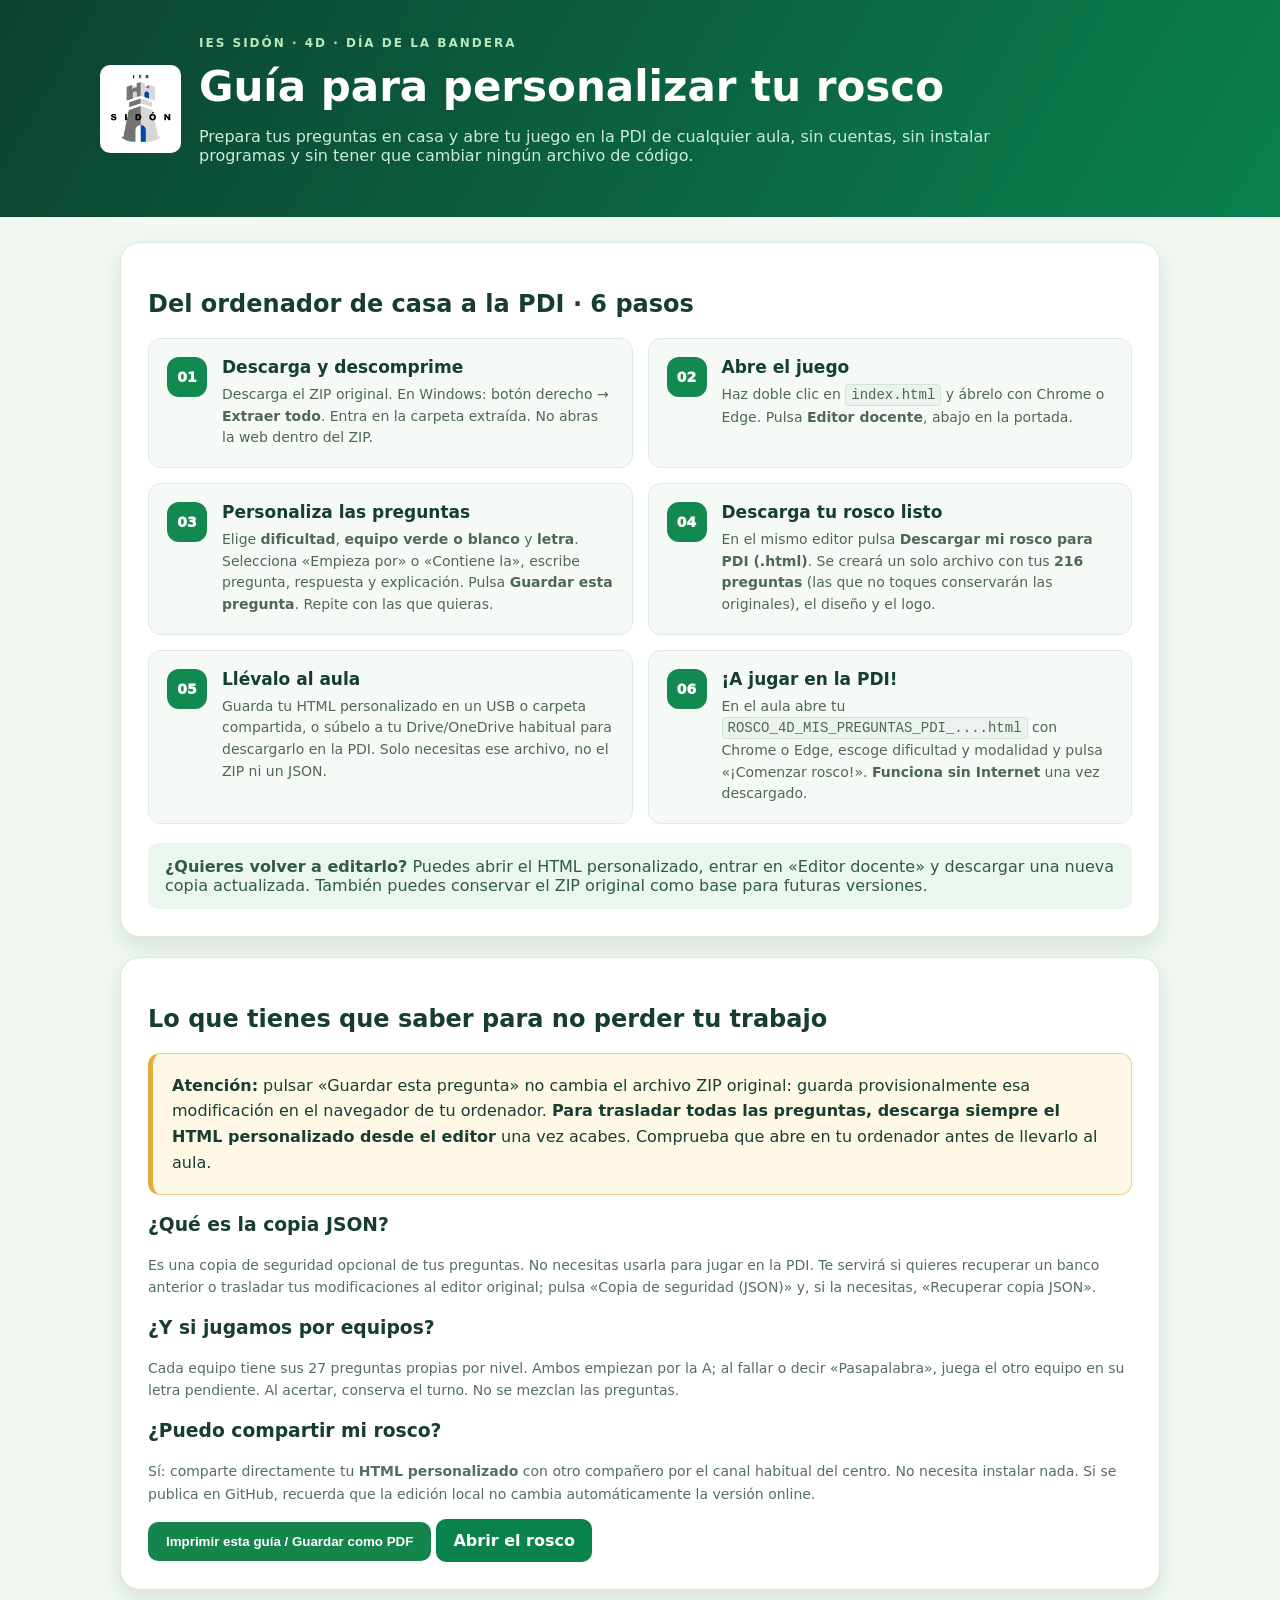
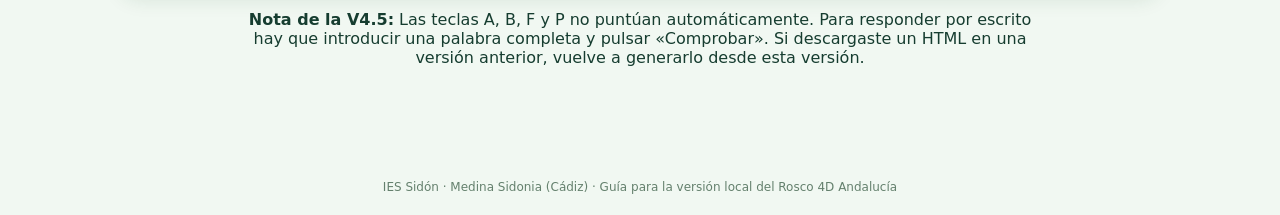
==== GUIA_DOCENTE.html @ 62197346 "1" ====
<!doctype html><html lang="es"><head><meta charset="utf-8"><meta name="viewport" content="width=device-width,initial-scale=1"><title>Guía docente · Rosco 4D · IES Sidón</title><style>
:root{font-family:system-ui,-apple-system,"Segoe UI",Arial,sans-serif;color:#163d30}*{box-sizing:border-box}body{margin:0;background:#f1f8f2}header{background:linear-gradient(120deg,#0b4230,#0b8150);color:white;padding:36px clamp(20px,5vw,70px)}.wrap{max-width:1080px;margin:auto}header .line{display:flex;align-items:center;gap:18px}header img{width:81px;height:88px;object-fit:contain;background:#fff;border-radius:10px;padding:7px}h1{font-size:clamp(27px,4vw,42px);margin:12px 0 3px}header p{color:#ccebdc;max-width:800px;font-size:16px}.tag{font-weight:800;letter-spacing:2px;font-size:12px;color:#b6e9bc}main{max-width:1080px;margin:25px auto;padding:0 20px 50px}.panel{background:white;border:1px solid #d9e9dc;border-radius:20px;padding:27px;margin-bottom:20px;box-shadow:0 9px 20px #164e2420}.steps{display:grid;grid-template-columns:1fr 1fr;gap:15px}.step{background:#f5faf6;border:1px solid #dfeae1;border-radius:13px;padding:18px;display:flex;gap:15px;align-items:flex-start}.number{font-size:14px;font-weight:950;display:grid;place-items:center;min-width:40px;height:40px;background:#12894e;color:white;border-radius:12px}.step h3{margin:0 0 7px;font-size:17px}.step p{margin:0;color:#4f6757;line-height:1.55;font-size:14px}.warn{padding:19px;background:#fff8e6;border:1px solid #efcf92;border-left:5px solid #e8ab3d;border-radius:12px;line-height:1.6}.tip{background:#eaf6ee;border-radius:10px;padding:14px 17px;color:#315b41;margin:19px 0 0}.action{display:inline-block;padding:12px 17px;background:#09834b;color:white;text-decoration:none;font-weight:800;border-radius:10px}.mini{color:#53705e;line-height:1.6;font-size:14px}kbd,code{background:#ecf2ee;border:1px solid #d4e4d8;padding:2px 5px;border-radius:4px}table{width:100%;border-collapse:collapse}th,td{text-align:left;border-bottom:1px solid #dce8df;padding:10px 12px}th{background:#e8f5eb}footer{font-size:12px;color:#64806d;padding:22px;text-align:center}button{border:0;border-radius:10px;background:#15854c;color:white;padding:12px 18px;cursor:pointer;font-weight:750}@media(max-width:720px){.steps{grid-template-columns:1fr}header .line{align-items:flex-start}.panel{padding:19px}}@media print{@page{size:A4;margin:12mm}body{background:#fff}header{padding:13px;background:#e7f3e9;color:#123d27;print-color-adjust:exact;-webkit-print-color-adjust:exact}header p{color:#345a43}h1{font-size:26px}header img{width:55px;height:60px}.panel{box-shadow:none;margin:13px 0;padding:10px;border:0}.steps{gap:8px}.step{break-inside:avoid;padding:8px}.step h3{font-size:13px}.step p{font-size:11px}.step .number{min-width:28px;height:28px}.warn{padding:10px}.no-print{display:none}}
</style></head><body><header><div class="wrap"><div class="line"><img src="assets/logo-ies-sidon.png" alt="IES Sidón"><div><div class="tag">IES SIDÓN · 4D · DÍA DE LA BANDERA</div><h1>Guía para personalizar tu rosco</h1><p>Prepara tus preguntas en casa y abre tu juego en la PDI de cualquier aula, sin cuentas, sin instalar programas y sin tener que cambiar ningún archivo de código.</p></div></div></div></header><main><section class="panel"><h2>Del ordenador de casa a la PDI · 6 pasos</h2><div class="steps">
<div class="step"><span class="number">01</span><div><h3>Descarga y descomprime</h3><p>Descarga el ZIP original. En Windows: botón derecho → <strong>Extraer todo</strong>. Entra en la carpeta extraída. No abras la web dentro del ZIP.</p></div></div>
<div class="step"><span class="number">02</span><div><h3>Abre el juego</h3><p>Haz doble clic en <code>index.html</code> y ábrelo con Chrome o Edge. Pulsa <strong>Editor docente</strong>, abajo en la portada.</p></div></div>
<div class="step"><span class="number">03</span><div><h3>Personaliza las preguntas</h3><p>Elige <strong>dificultad</strong>, <strong>equipo verde o blanco</strong> y <strong>letra</strong>. Selecciona «Empieza por» o «Contiene la», escribe pregunta, respuesta y explicación. Pulsa <strong>Guardar esta pregunta</strong>. Repite con las que quieras.</p></div></div>
<div class="step"><span class="number">04</span><div><h3>Descarga tu rosco listo</h3><p>En el mismo editor pulsa <strong>Descargar mi rosco para PDI (.html)</strong>. Se creará un solo archivo con tus <strong>216 preguntas</strong> (las que no toques conservarán las originales), el diseño y el logo.</p></div></div>
<div class="step"><span class="number">05</span><div><h3>Llévalo al aula</h3><p>Guarda tu HTML personalizado en un USB o carpeta compartida, o súbelo a tu Drive/OneDrive habitual para descargarlo en la PDI. Solo necesitas ese archivo, no el ZIP ni un JSON.</p></div></div>
<div class="step"><span class="number">06</span><div><h3>¡A jugar en la PDI!</h3><p>En el aula abre tu <code>ROSCO_4D_MIS_PREGUNTAS_PDI_....html</code> con Chrome o Edge, escoge dificultad y modalidad y pulsa «¡Comenzar rosco!». <strong>Funciona sin Internet</strong> una vez descargado.</p></div></div>
</div><div class="tip"><strong>¿Quieres volver a editarlo?</strong> Puedes abrir el HTML personalizado, entrar en «Editor docente» y descargar una nueva copia actualizada. También puedes conservar el ZIP original como base para futuras versiones.</div></section>
<section class="panel"><h2>Lo que tienes que saber para no perder tu trabajo</h2><div class="warn"><strong>Atención:</strong> pulsar «Guardar esta pregunta» no cambia el archivo ZIP original: guarda provisionalmente esa modificación en el navegador de tu ordenador. <strong>Para trasladar todas las preguntas, descarga siempre el HTML personalizado desde el editor</strong> una vez acabes. Comprueba que abre en tu ordenador antes de llevarlo al aula.</div><h3>¿Qué es la copia JSON?</h3><p class="mini">Es una copia de seguridad opcional de tus preguntas. No necesitas usarla para jugar en la PDI. Te servirá si quieres recuperar un banco anterior o trasladar tus modificaciones al editor original; pulsa «Copia de seguridad (JSON)» y, si la necesitas, «Recuperar copia JSON».</p><h3>¿Y si jugamos por equipos?</h3><p class="mini">Cada equipo tiene sus 27 preguntas propias por nivel. Ambos empiezan por la A; al fallar o decir «Pasapalabra», juega el otro equipo en su letra pendiente. Al acertar, conserva el turno. No se mezclan las preguntas.</p><h3>¿Puedo compartir mi rosco?</h3><p class="mini">Sí: comparte directamente tu <strong>HTML personalizado</strong> con otro compañero por el canal habitual del centro. No necesita instalar nada. Si se publica en GitHub, recuerda que la edición local no cambia automáticamente la versión online.</p><div class="no-print"><button onclick="window.print()">Imprimir esta guía / Guardar como PDF</button> <a class="action" href="index.html">Abrir el rosco</a></div></section><p class="small" style="margin:16px auto;max-width:800px;text-align:center"><strong>Nota de la V4.5:</strong> Las teclas A, B, F y P no puntúan automáticamente. Para responder por escrito hay que introducir una palabra completa y pulsar «Comprobar». Si descargaste un HTML en una versión anterior, vuelve a generarlo desde esta versión.</p>
</main><footer>IES Sidón · Medina Sidonia (Cádiz) · Guía para la versión local del Rosco 4D Andalucía</footer></body></html>
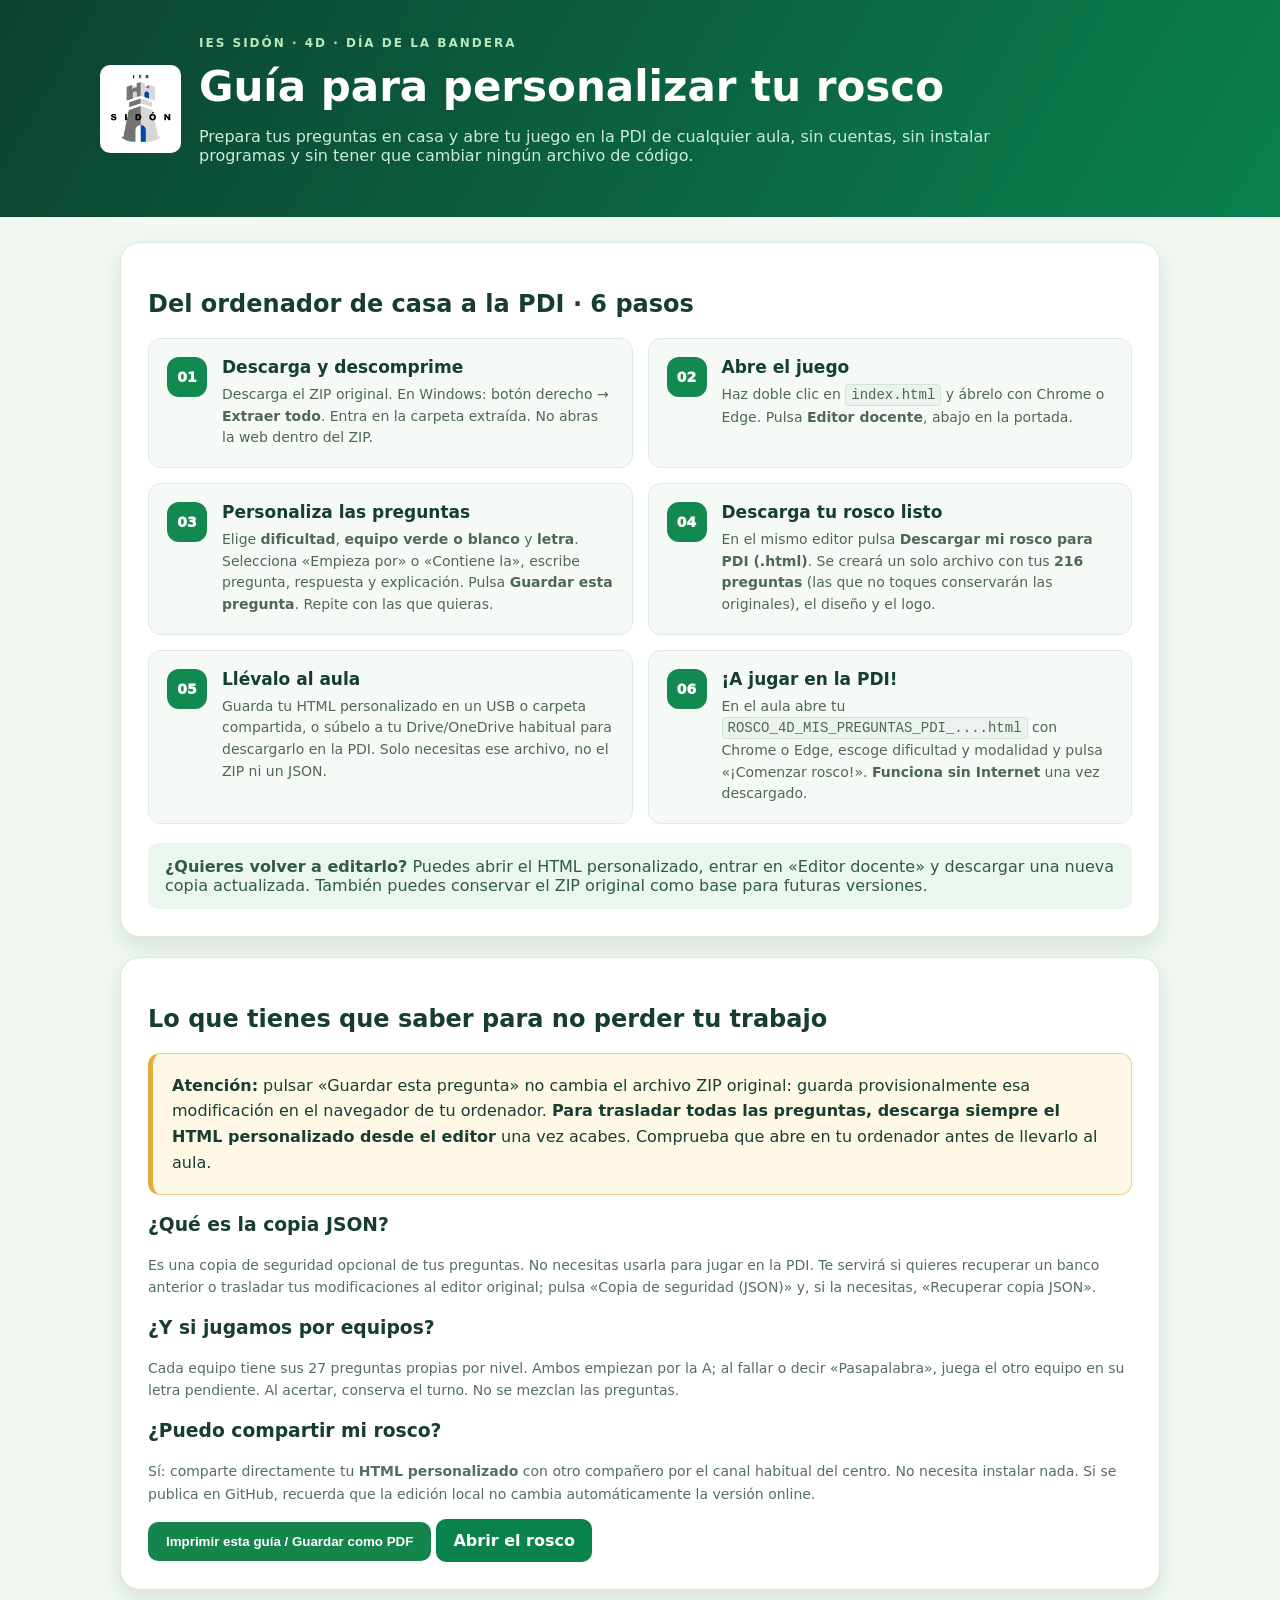
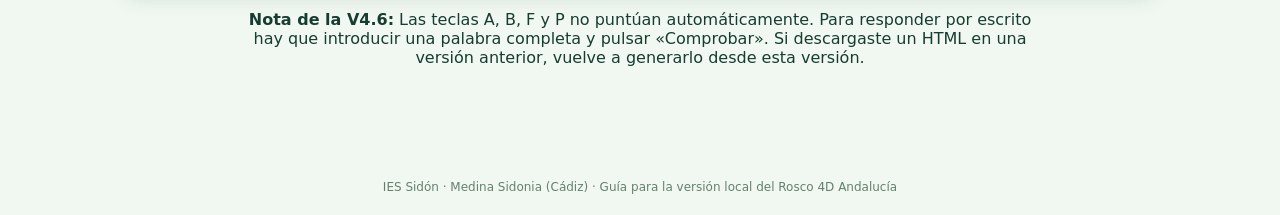
==== commit 41007155: "1" ====
--- a/GUIA_DOCENTE.html
+++ b/GUIA_DOCENTE.html
@@ -8,5 +8,5 @@
 <div class="step"><span class="number">05</span><div><h3>Llévalo al aula</h3><p>Guarda tu HTML personalizado en un USB o carpeta compartida, o súbelo a tu Drive/OneDrive habitual para descargarlo en la PDI. Solo necesitas ese archivo, no el ZIP ni un JSON.</p></div></div>
 <div class="step"><span class="number">06</span><div><h3>¡A jugar en la PDI!</h3><p>En el aula abre tu <code>ROSCO_4D_MIS_PREGUNTAS_PDI_....html</code> con Chrome o Edge, escoge dificultad y modalidad y pulsa «¡Comenzar rosco!». <strong>Funciona sin Internet</strong> una vez descargado.</p></div></div>
 </div><div class="tip"><strong>¿Quieres volver a editarlo?</strong> Puedes abrir el HTML personalizado, entrar en «Editor docente» y descargar una nueva copia actualizada. También puedes conservar el ZIP original como base para futuras versiones.</div></section>
-<section class="panel"><h2>Lo que tienes que saber para no perder tu trabajo</h2><div class="warn"><strong>Atención:</strong> pulsar «Guardar esta pregunta» no cambia el archivo ZIP original: guarda provisionalmente esa modificación en el navegador de tu ordenador. <strong>Para trasladar todas las preguntas, descarga siempre el HTML personalizado desde el editor</strong> una vez acabes. Comprueba que abre en tu ordenador antes de llevarlo al aula.</div><h3>¿Qué es la copia JSON?</h3><p class="mini">Es una copia de seguridad opcional de tus preguntas. No necesitas usarla para jugar en la PDI. Te servirá si quieres recuperar un banco anterior o trasladar tus modificaciones al editor original; pulsa «Copia de seguridad (JSON)» y, si la necesitas, «Recuperar copia JSON».</p><h3>¿Y si jugamos por equipos?</h3><p class="mini">Cada equipo tiene sus 27 preguntas propias por nivel. Ambos empiezan por la A; al fallar o decir «Pasapalabra», juega el otro equipo en su letra pendiente. Al acertar, conserva el turno. No se mezclan las preguntas.</p><h3>¿Puedo compartir mi rosco?</h3><p class="mini">Sí: comparte directamente tu <strong>HTML personalizado</strong> con otro compañero por el canal habitual del centro. No necesita instalar nada. Si se publica en GitHub, recuerda que la edición local no cambia automáticamente la versión online.</p><div class="no-print"><button onclick="window.print()">Imprimir esta guía / Guardar como PDF</button> <a class="action" href="index.html">Abrir el rosco</a></div></section><p class="small" style="margin:16px auto;max-width:800px;text-align:center"><strong>Nota de la V4.5:</strong> Las teclas A, B, F y P no puntúan automáticamente. Para responder por escrito hay que introducir una palabra completa y pulsar «Comprobar». Si descargaste un HTML en una versión anterior, vuelve a generarlo desde esta versión.</p>
+<section class="panel"><h2>Lo que tienes que saber para no perder tu trabajo</h2><div class="warn"><strong>Atención:</strong> pulsar «Guardar esta pregunta» no cambia el archivo ZIP original: guarda provisionalmente esa modificación en el navegador de tu ordenador. <strong>Para trasladar todas las preguntas, descarga siempre el HTML personalizado desde el editor</strong> una vez acabes. Comprueba que abre en tu ordenador antes de llevarlo al aula.</div><h3>¿Qué es la copia JSON?</h3><p class="mini">Es una copia de seguridad opcional de tus preguntas. No necesitas usarla para jugar en la PDI. Te servirá si quieres recuperar un banco anterior o trasladar tus modificaciones al editor original; pulsa «Copia de seguridad (JSON)» y, si la necesitas, «Recuperar copia JSON».</p><h3>¿Y si jugamos por equipos?</h3><p class="mini">Cada equipo tiene sus 27 preguntas propias por nivel. Ambos empiezan por la A; al fallar o decir «Pasapalabra», juega el otro equipo en su letra pendiente. Al acertar, conserva el turno. No se mezclan las preguntas.</p><h3>¿Puedo compartir mi rosco?</h3><p class="mini">Sí: comparte directamente tu <strong>HTML personalizado</strong> con otro compañero por el canal habitual del centro. No necesita instalar nada. Si se publica en GitHub, recuerda que la edición local no cambia automáticamente la versión online.</p><div class="no-print"><button onclick="window.print()">Imprimir esta guía / Guardar como PDF</button> <a class="action" href="index.html">Abrir el rosco</a></div></section><p class="small" style="margin:16px auto;max-width:800px;text-align:center"><strong>Nota de la V4.6:</strong> Las teclas A, B, F y P no puntúan automáticamente. Para responder por escrito hay que introducir una palabra completa y pulsar «Comprobar». Si descargaste un HTML en una versión anterior, vuelve a generarlo desde esta versión.</p>
 </main><footer>IES Sidón · Medina Sidonia (Cádiz) · Guía para la versión local del Rosco 4D Andalucía</footer></body></html>
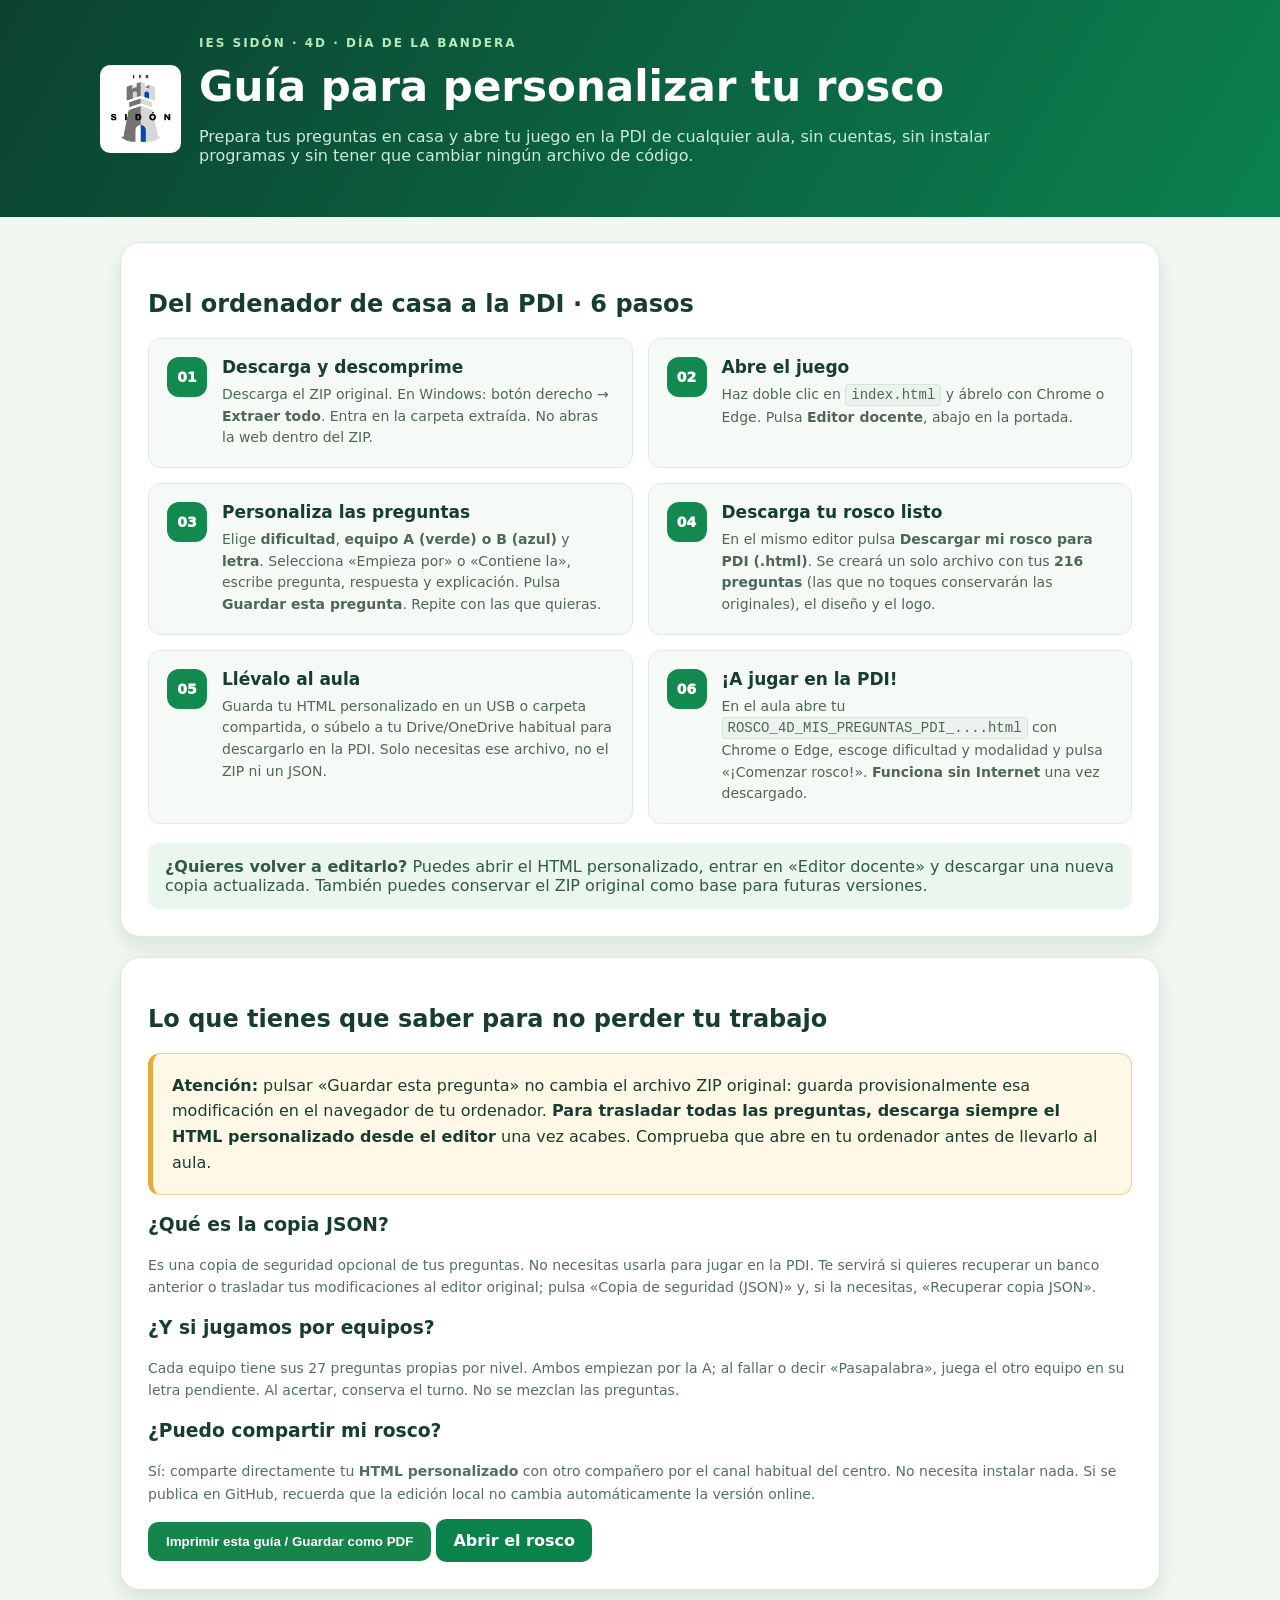
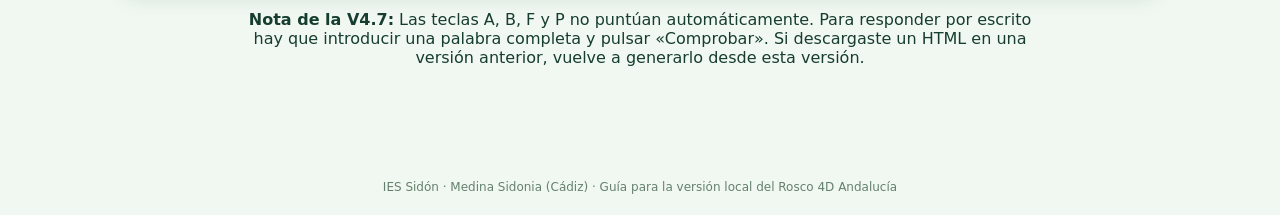
==== commit 43f0e1c7: "1" ====
--- a/GUIA_DOCENTE.html
+++ b/GUIA_DOCENTE.html
@@ -3,10 +3,10 @@
 </style></head><body><header><div class="wrap"><div class="line"><img src="assets/logo-ies-sidon.png" alt="IES Sidón"><div><div class="tag">IES SIDÓN · 4D · DÍA DE LA BANDERA</div><h1>Guía para personalizar tu rosco</h1><p>Prepara tus preguntas en casa y abre tu juego en la PDI de cualquier aula, sin cuentas, sin instalar programas y sin tener que cambiar ningún archivo de código.</p></div></div></div></header><main><section class="panel"><h2>Del ordenador de casa a la PDI · 6 pasos</h2><div class="steps">
 <div class="step"><span class="number">01</span><div><h3>Descarga y descomprime</h3><p>Descarga el ZIP original. En Windows: botón derecho → <strong>Extraer todo</strong>. Entra en la carpeta extraída. No abras la web dentro del ZIP.</p></div></div>
 <div class="step"><span class="number">02</span><div><h3>Abre el juego</h3><p>Haz doble clic en <code>index.html</code> y ábrelo con Chrome o Edge. Pulsa <strong>Editor docente</strong>, abajo en la portada.</p></div></div>
-<div class="step"><span class="number">03</span><div><h3>Personaliza las preguntas</h3><p>Elige <strong>dificultad</strong>, <strong>equipo verde o blanco</strong> y <strong>letra</strong>. Selecciona «Empieza por» o «Contiene la», escribe pregunta, respuesta y explicación. Pulsa <strong>Guardar esta pregunta</strong>. Repite con las que quieras.</p></div></div>
+<div class="step"><span class="number">03</span><div><h3>Personaliza las preguntas</h3><p>Elige <strong>dificultad</strong>, <strong>equipo A (verde) o B (azul)</strong> y <strong>letra</strong>. Selecciona «Empieza por» o «Contiene la», escribe pregunta, respuesta y explicación. Pulsa <strong>Guardar esta pregunta</strong>. Repite con las que quieras.</p></div></div>
 <div class="step"><span class="number">04</span><div><h3>Descarga tu rosco listo</h3><p>En el mismo editor pulsa <strong>Descargar mi rosco para PDI (.html)</strong>. Se creará un solo archivo con tus <strong>216 preguntas</strong> (las que no toques conservarán las originales), el diseño y el logo.</p></div></div>
 <div class="step"><span class="number">05</span><div><h3>Llévalo al aula</h3><p>Guarda tu HTML personalizado en un USB o carpeta compartida, o súbelo a tu Drive/OneDrive habitual para descargarlo en la PDI. Solo necesitas ese archivo, no el ZIP ni un JSON.</p></div></div>
 <div class="step"><span class="number">06</span><div><h3>¡A jugar en la PDI!</h3><p>En el aula abre tu <code>ROSCO_4D_MIS_PREGUNTAS_PDI_....html</code> con Chrome o Edge, escoge dificultad y modalidad y pulsa «¡Comenzar rosco!». <strong>Funciona sin Internet</strong> una vez descargado.</p></div></div>
 </div><div class="tip"><strong>¿Quieres volver a editarlo?</strong> Puedes abrir el HTML personalizado, entrar en «Editor docente» y descargar una nueva copia actualizada. También puedes conservar el ZIP original como base para futuras versiones.</div></section>
-<section class="panel"><h2>Lo que tienes que saber para no perder tu trabajo</h2><div class="warn"><strong>Atención:</strong> pulsar «Guardar esta pregunta» no cambia el archivo ZIP original: guarda provisionalmente esa modificación en el navegador de tu ordenador. <strong>Para trasladar todas las preguntas, descarga siempre el HTML personalizado desde el editor</strong> una vez acabes. Comprueba que abre en tu ordenador antes de llevarlo al aula.</div><h3>¿Qué es la copia JSON?</h3><p class="mini">Es una copia de seguridad opcional de tus preguntas. No necesitas usarla para jugar en la PDI. Te servirá si quieres recuperar un banco anterior o trasladar tus modificaciones al editor original; pulsa «Copia de seguridad (JSON)» y, si la necesitas, «Recuperar copia JSON».</p><h3>¿Y si jugamos por equipos?</h3><p class="mini">Cada equipo tiene sus 27 preguntas propias por nivel. Ambos empiezan por la A; al fallar o decir «Pasapalabra», juega el otro equipo en su letra pendiente. Al acertar, conserva el turno. No se mezclan las preguntas.</p><h3>¿Puedo compartir mi rosco?</h3><p class="mini">Sí: comparte directamente tu <strong>HTML personalizado</strong> con otro compañero por el canal habitual del centro. No necesita instalar nada. Si se publica en GitHub, recuerda que la edición local no cambia automáticamente la versión online.</p><div class="no-print"><button onclick="window.print()">Imprimir esta guía / Guardar como PDF</button> <a class="action" href="index.html">Abrir el rosco</a></div></section><p class="small" style="margin:16px auto;max-width:800px;text-align:center"><strong>Nota de la V4.6:</strong> Las teclas A, B, F y P no puntúan automáticamente. Para responder por escrito hay que introducir una palabra completa y pulsar «Comprobar». Si descargaste un HTML en una versión anterior, vuelve a generarlo desde esta versión.</p>
+<section class="panel"><h2>Lo que tienes que saber para no perder tu trabajo</h2><div class="warn"><strong>Atención:</strong> pulsar «Guardar esta pregunta» no cambia el archivo ZIP original: guarda provisionalmente esa modificación en el navegador de tu ordenador. <strong>Para trasladar todas las preguntas, descarga siempre el HTML personalizado desde el editor</strong> una vez acabes. Comprueba que abre en tu ordenador antes de llevarlo al aula.</div><h3>¿Qué es la copia JSON?</h3><p class="mini">Es una copia de seguridad opcional de tus preguntas. No necesitas usarla para jugar en la PDI. Te servirá si quieres recuperar un banco anterior o trasladar tus modificaciones al editor original; pulsa «Copia de seguridad (JSON)» y, si la necesitas, «Recuperar copia JSON».</p><h3>¿Y si jugamos por equipos?</h3><p class="mini">Cada equipo tiene sus 27 preguntas propias por nivel. Ambos empiezan por la A; al fallar o decir «Pasapalabra», juega el otro equipo en su letra pendiente. Al acertar, conserva el turno. No se mezclan las preguntas.</p><h3>¿Puedo compartir mi rosco?</h3><p class="mini">Sí: comparte directamente tu <strong>HTML personalizado</strong> con otro compañero por el canal habitual del centro. No necesita instalar nada. Si se publica en GitHub, recuerda que la edición local no cambia automáticamente la versión online.</p><div class="no-print"><button onclick="window.print()">Imprimir esta guía / Guardar como PDF</button> <a class="action" href="index.html">Abrir el rosco</a></div></section><p class="small" style="margin:16px auto;max-width:800px;text-align:center"><strong>Nota de la V4.7:</strong> Las teclas A, B, F y P no puntúan automáticamente. Para responder por escrito hay que introducir una palabra completa y pulsar «Comprobar». Si descargaste un HTML en una versión anterior, vuelve a generarlo desde esta versión.</p>
 </main><footer>IES Sidón · Medina Sidonia (Cádiz) · Guía para la versión local del Rosco 4D Andalucía</footer></body></html>
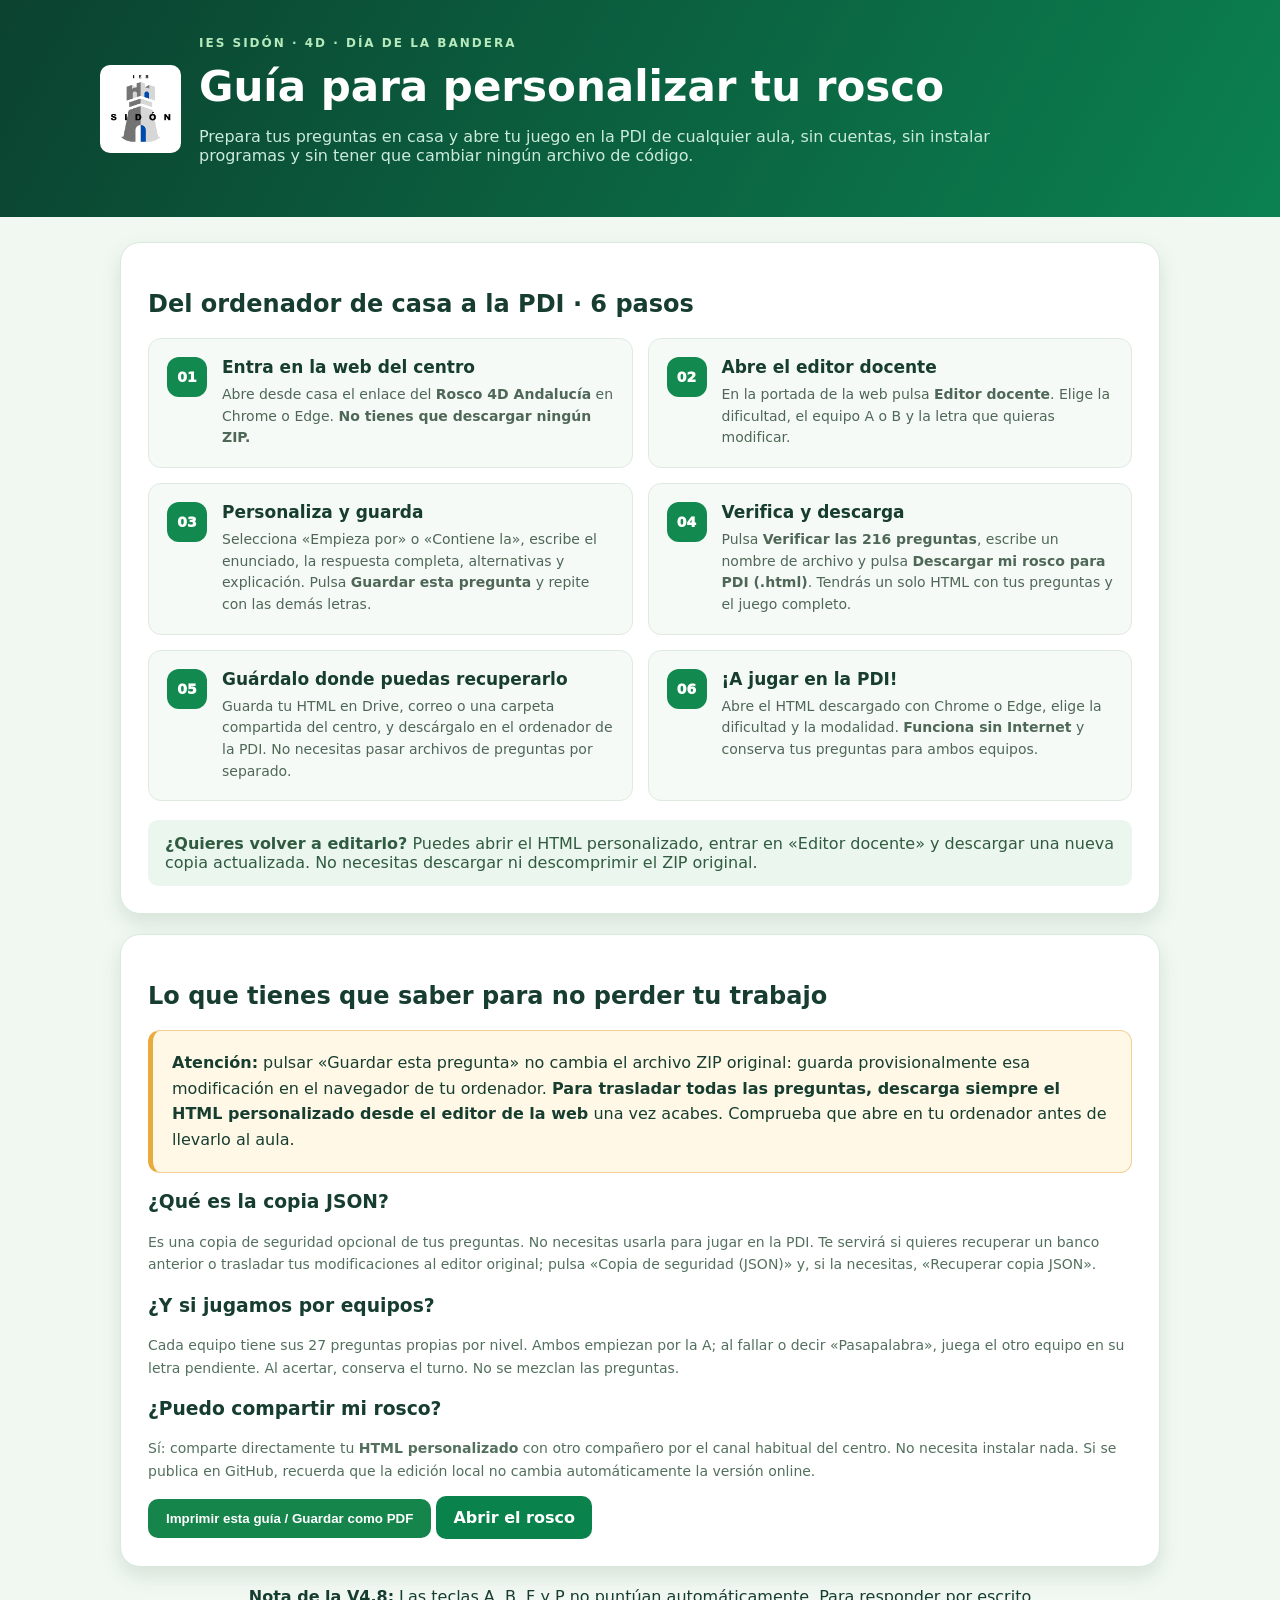
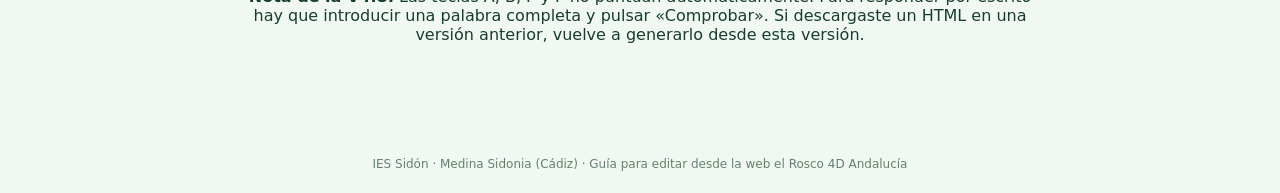
==== commit f650f003: "1" ====
--- a/GUIA_DOCENTE.html
+++ b/GUIA_DOCENTE.html
@@ -1,12 +1,12 @@
 <!doctype html><html lang="es"><head><meta charset="utf-8"><meta name="viewport" content="width=device-width,initial-scale=1"><title>Guía docente · Rosco 4D · IES Sidón</title><style>
 :root{font-family:system-ui,-apple-system,"Segoe UI",Arial,sans-serif;color:#163d30}*{box-sizing:border-box}body{margin:0;background:#f1f8f2}header{background:linear-gradient(120deg,#0b4230,#0b8150);color:white;padding:36px clamp(20px,5vw,70px)}.wrap{max-width:1080px;margin:auto}header .line{display:flex;align-items:center;gap:18px}header img{width:81px;height:88px;object-fit:contain;background:#fff;border-radius:10px;padding:7px}h1{font-size:clamp(27px,4vw,42px);margin:12px 0 3px}header p{color:#ccebdc;max-width:800px;font-size:16px}.tag{font-weight:800;letter-spacing:2px;font-size:12px;color:#b6e9bc}main{max-width:1080px;margin:25px auto;padding:0 20px 50px}.panel{background:white;border:1px solid #d9e9dc;border-radius:20px;padding:27px;margin-bottom:20px;box-shadow:0 9px 20px #164e2420}.steps{display:grid;grid-template-columns:1fr 1fr;gap:15px}.step{background:#f5faf6;border:1px solid #dfeae1;border-radius:13px;padding:18px;display:flex;gap:15px;align-items:flex-start}.number{font-size:14px;font-weight:950;display:grid;place-items:center;min-width:40px;height:40px;background:#12894e;color:white;border-radius:12px}.step h3{margin:0 0 7px;font-size:17px}.step p{margin:0;color:#4f6757;line-height:1.55;font-size:14px}.warn{padding:19px;background:#fff8e6;border:1px solid #efcf92;border-left:5px solid #e8ab3d;border-radius:12px;line-height:1.6}.tip{background:#eaf6ee;border-radius:10px;padding:14px 17px;color:#315b41;margin:19px 0 0}.action{display:inline-block;padding:12px 17px;background:#09834b;color:white;text-decoration:none;font-weight:800;border-radius:10px}.mini{color:#53705e;line-height:1.6;font-size:14px}kbd,code{background:#ecf2ee;border:1px solid #d4e4d8;padding:2px 5px;border-radius:4px}table{width:100%;border-collapse:collapse}th,td{text-align:left;border-bottom:1px solid #dce8df;padding:10px 12px}th{background:#e8f5eb}footer{font-size:12px;color:#64806d;padding:22px;text-align:center}button{border:0;border-radius:10px;background:#15854c;color:white;padding:12px 18px;cursor:pointer;font-weight:750}@media(max-width:720px){.steps{grid-template-columns:1fr}header .line{align-items:flex-start}.panel{padding:19px}}@media print{@page{size:A4;margin:12mm}body{background:#fff}header{padding:13px;background:#e7f3e9;color:#123d27;print-color-adjust:exact;-webkit-print-color-adjust:exact}header p{color:#345a43}h1{font-size:26px}header img{width:55px;height:60px}.panel{box-shadow:none;margin:13px 0;padding:10px;border:0}.steps{gap:8px}.step{break-inside:avoid;padding:8px}.step h3{font-size:13px}.step p{font-size:11px}.step .number{min-width:28px;height:28px}.warn{padding:10px}.no-print{display:none}}
 </style></head><body><header><div class="wrap"><div class="line"><img src="assets/logo-ies-sidon.png" alt="IES Sidón"><div><div class="tag">IES SIDÓN · 4D · DÍA DE LA BANDERA</div><h1>Guía para personalizar tu rosco</h1><p>Prepara tus preguntas en casa y abre tu juego en la PDI de cualquier aula, sin cuentas, sin instalar programas y sin tener que cambiar ningún archivo de código.</p></div></div></div></header><main><section class="panel"><h2>Del ordenador de casa a la PDI · 6 pasos</h2><div class="steps">
-<div class="step"><span class="number">01</span><div><h3>Descarga y descomprime</h3><p>Descarga el ZIP original. En Windows: botón derecho → <strong>Extraer todo</strong>. Entra en la carpeta extraída. No abras la web dentro del ZIP.</p></div></div>
-<div class="step"><span class="number">02</span><div><h3>Abre el juego</h3><p>Haz doble clic en <code>index.html</code> y ábrelo con Chrome o Edge. Pulsa <strong>Editor docente</strong>, abajo en la portada.</p></div></div>
-<div class="step"><span class="number">03</span><div><h3>Personaliza las preguntas</h3><p>Elige <strong>dificultad</strong>, <strong>equipo A (verde) o B (azul)</strong> y <strong>letra</strong>. Selecciona «Empieza por» o «Contiene la», escribe pregunta, respuesta y explicación. Pulsa <strong>Guardar esta pregunta</strong>. Repite con las que quieras.</p></div></div>
-<div class="step"><span class="number">04</span><div><h3>Descarga tu rosco listo</h3><p>En el mismo editor pulsa <strong>Descargar mi rosco para PDI (.html)</strong>. Se creará un solo archivo con tus <strong>216 preguntas</strong> (las que no toques conservarán las originales), el diseño y el logo.</p></div></div>
-<div class="step"><span class="number">05</span><div><h3>Llévalo al aula</h3><p>Guarda tu HTML personalizado en un USB o carpeta compartida, o súbelo a tu Drive/OneDrive habitual para descargarlo en la PDI. Solo necesitas ese archivo, no el ZIP ni un JSON.</p></div></div>
-<div class="step"><span class="number">06</span><div><h3>¡A jugar en la PDI!</h3><p>En el aula abre tu <code>ROSCO_4D_MIS_PREGUNTAS_PDI_....html</code> con Chrome o Edge, escoge dificultad y modalidad y pulsa «¡Comenzar rosco!». <strong>Funciona sin Internet</strong> una vez descargado.</p></div></div>
-</div><div class="tip"><strong>¿Quieres volver a editarlo?</strong> Puedes abrir el HTML personalizado, entrar en «Editor docente» y descargar una nueva copia actualizada. También puedes conservar el ZIP original como base para futuras versiones.</div></section>
-<section class="panel"><h2>Lo que tienes que saber para no perder tu trabajo</h2><div class="warn"><strong>Atención:</strong> pulsar «Guardar esta pregunta» no cambia el archivo ZIP original: guarda provisionalmente esa modificación en el navegador de tu ordenador. <strong>Para trasladar todas las preguntas, descarga siempre el HTML personalizado desde el editor</strong> una vez acabes. Comprueba que abre en tu ordenador antes de llevarlo al aula.</div><h3>¿Qué es la copia JSON?</h3><p class="mini">Es una copia de seguridad opcional de tus preguntas. No necesitas usarla para jugar en la PDI. Te servirá si quieres recuperar un banco anterior o trasladar tus modificaciones al editor original; pulsa «Copia de seguridad (JSON)» y, si la necesitas, «Recuperar copia JSON».</p><h3>¿Y si jugamos por equipos?</h3><p class="mini">Cada equipo tiene sus 27 preguntas propias por nivel. Ambos empiezan por la A; al fallar o decir «Pasapalabra», juega el otro equipo en su letra pendiente. Al acertar, conserva el turno. No se mezclan las preguntas.</p><h3>¿Puedo compartir mi rosco?</h3><p class="mini">Sí: comparte directamente tu <strong>HTML personalizado</strong> con otro compañero por el canal habitual del centro. No necesita instalar nada. Si se publica en GitHub, recuerda que la edición local no cambia automáticamente la versión online.</p><div class="no-print"><button onclick="window.print()">Imprimir esta guía / Guardar como PDF</button> <a class="action" href="index.html">Abrir el rosco</a></div></section><p class="small" style="margin:16px auto;max-width:800px;text-align:center"><strong>Nota de la V4.7:</strong> Las teclas A, B, F y P no puntúan automáticamente. Para responder por escrito hay que introducir una palabra completa y pulsar «Comprobar». Si descargaste un HTML en una versión anterior, vuelve a generarlo desde esta versión.</p>
-</main><footer>IES Sidón · Medina Sidonia (Cádiz) · Guía para la versión local del Rosco 4D Andalucía</footer></body></html>+<div class="step"><span class="number">01</span><div><h3>Entra en la web del centro</h3><p>Abre desde casa el enlace del <strong>Rosco 4D Andalucía</strong> en Chrome o Edge. <strong>No tienes que descargar ningún ZIP.</strong></p></div></div>
+<div class="step"><span class="number">02</span><div><h3>Abre el editor docente</h3><p>En la portada de la web pulsa <strong>Editor docente</strong>. Elige la dificultad, el equipo A o B y la letra que quieras modificar.</p></div></div>
+<div class="step"><span class="number">03</span><div><h3>Personaliza y guarda</h3><p>Selecciona «Empieza por» o «Contiene la», escribe el enunciado, la respuesta completa, alternativas y explicación. Pulsa <strong>Guardar esta pregunta</strong> y repite con las demás letras.</p></div></div>
+<div class="step"><span class="number">04</span><div><h3>Verifica y descarga</h3><p>Pulsa <strong>Verificar las 216 preguntas</strong>, escribe un nombre de archivo y pulsa <strong>Descargar mi rosco para PDI (.html)</strong>. Tendrás un solo HTML con tus preguntas y el juego completo.</p></div></div>
+<div class="step"><span class="number">05</span><div><h3>Guárdalo donde puedas recuperarlo</h3><p>Guarda tu HTML en Drive, correo o una carpeta compartida del centro, y descárgalo en el ordenador de la PDI. No necesitas pasar archivos de preguntas por separado.</p></div></div>
+<div class="step"><span class="number">06</span><div><h3>¡A jugar en la PDI!</h3><p>Abre el HTML descargado con Chrome o Edge, elige la dificultad y la modalidad. <strong>Funciona sin Internet</strong> y conserva tus preguntas para ambos equipos.</p></div></div>
+</div><div class="tip"><strong>¿Quieres volver a editarlo?</strong> Puedes abrir el HTML personalizado, entrar en «Editor docente» y descargar una nueva copia actualizada. No necesitas descargar ni descomprimir el ZIP original.</div></section>
+<section class="panel"><h2>Lo que tienes que saber para no perder tu trabajo</h2><div class="warn"><strong>Atención:</strong> pulsar «Guardar esta pregunta» no cambia el archivo ZIP original: guarda provisionalmente esa modificación en el navegador de tu ordenador. <strong>Para trasladar todas las preguntas, descarga siempre el HTML personalizado desde el editor de la web</strong> una vez acabes. Comprueba que abre en tu ordenador antes de llevarlo al aula.</div><h3>¿Qué es la copia JSON?</h3><p class="mini">Es una copia de seguridad opcional de tus preguntas. No necesitas usarla para jugar en la PDI. Te servirá si quieres recuperar un banco anterior o trasladar tus modificaciones al editor original; pulsa «Copia de seguridad (JSON)» y, si la necesitas, «Recuperar copia JSON».</p><h3>¿Y si jugamos por equipos?</h3><p class="mini">Cada equipo tiene sus 27 preguntas propias por nivel. Ambos empiezan por la A; al fallar o decir «Pasapalabra», juega el otro equipo en su letra pendiente. Al acertar, conserva el turno. No se mezclan las preguntas.</p><h3>¿Puedo compartir mi rosco?</h3><p class="mini">Sí: comparte directamente tu <strong>HTML personalizado</strong> con otro compañero por el canal habitual del centro. No necesita instalar nada. Si se publica en GitHub, recuerda que la edición local no cambia automáticamente la versión online.</p><div class="no-print"><button onclick="window.print()">Imprimir esta guía / Guardar como PDF</button> <a class="action" href="index.html">Abrir el rosco</a></div></section><p class="small" style="margin:16px auto;max-width:800px;text-align:center"><strong>Nota de la V4.8:</strong> Las teclas A, B, F y P no puntúan automáticamente. Para responder por escrito hay que introducir una palabra completa y pulsar «Comprobar». Si descargaste un HTML en una versión anterior, vuelve a generarlo desde esta versión.</p>
+</main><footer>IES Sidón · Medina Sidonia (Cádiz) · Guía para editar desde la web el Rosco 4D Andalucía</footer></body></html>
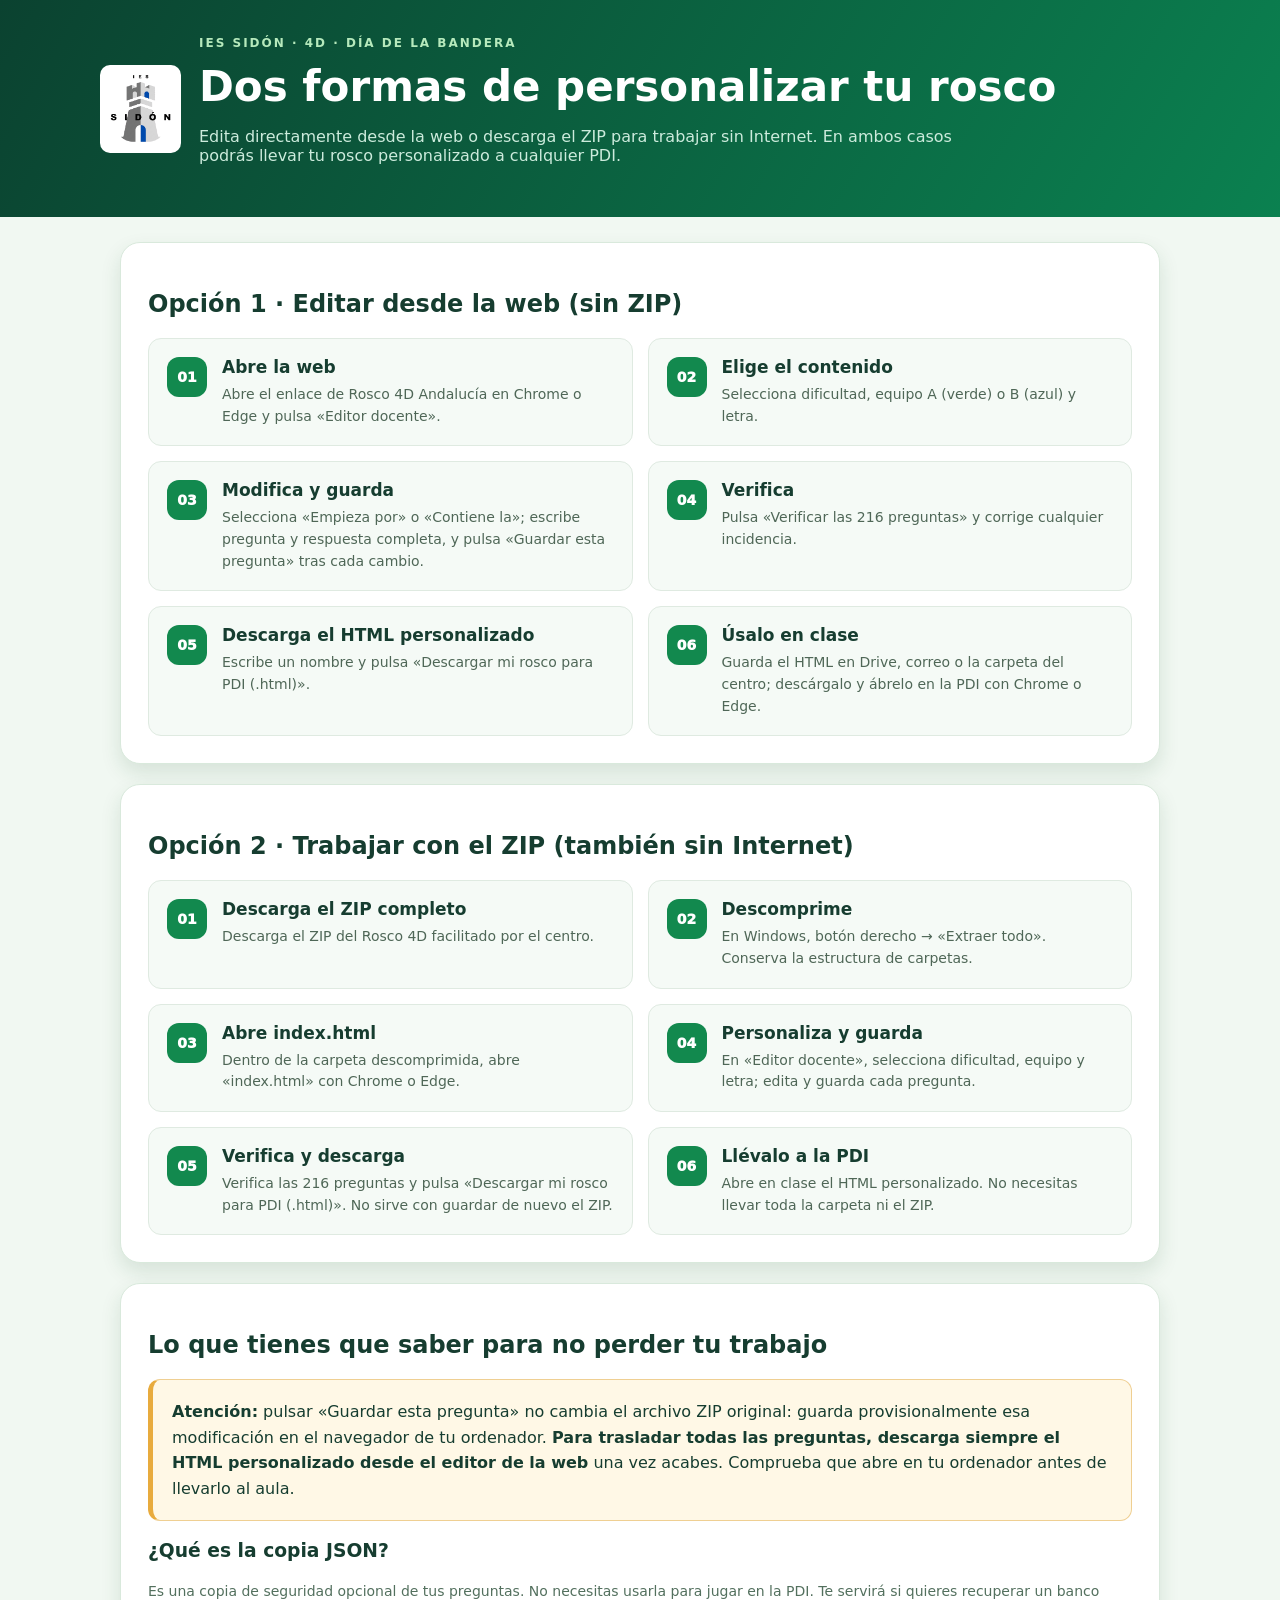
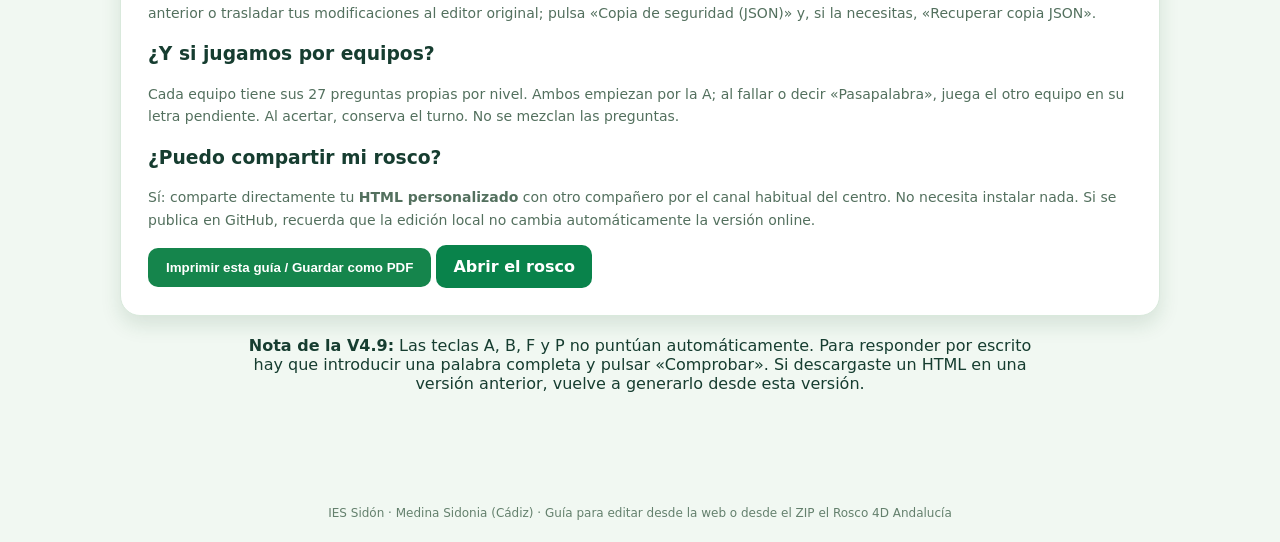
==== commit 513d655e: "1 1" ====
--- a/GUIA_DOCENTE.html
+++ b/GUIA_DOCENTE.html
@@ -1,12 +1,20 @@
 <!doctype html><html lang="es"><head><meta charset="utf-8"><meta name="viewport" content="width=device-width,initial-scale=1"><title>Guía docente · Rosco 4D · IES Sidón</title><style>
 :root{font-family:system-ui,-apple-system,"Segoe UI",Arial,sans-serif;color:#163d30}*{box-sizing:border-box}body{margin:0;background:#f1f8f2}header{background:linear-gradient(120deg,#0b4230,#0b8150);color:white;padding:36px clamp(20px,5vw,70px)}.wrap{max-width:1080px;margin:auto}header .line{display:flex;align-items:center;gap:18px}header img{width:81px;height:88px;object-fit:contain;background:#fff;border-radius:10px;padding:7px}h1{font-size:clamp(27px,4vw,42px);margin:12px 0 3px}header p{color:#ccebdc;max-width:800px;font-size:16px}.tag{font-weight:800;letter-spacing:2px;font-size:12px;color:#b6e9bc}main{max-width:1080px;margin:25px auto;padding:0 20px 50px}.panel{background:white;border:1px solid #d9e9dc;border-radius:20px;padding:27px;margin-bottom:20px;box-shadow:0 9px 20px #164e2420}.steps{display:grid;grid-template-columns:1fr 1fr;gap:15px}.step{background:#f5faf6;border:1px solid #dfeae1;border-radius:13px;padding:18px;display:flex;gap:15px;align-items:flex-start}.number{font-size:14px;font-weight:950;display:grid;place-items:center;min-width:40px;height:40px;background:#12894e;color:white;border-radius:12px}.step h3{margin:0 0 7px;font-size:17px}.step p{margin:0;color:#4f6757;line-height:1.55;font-size:14px}.warn{padding:19px;background:#fff8e6;border:1px solid #efcf92;border-left:5px solid #e8ab3d;border-radius:12px;line-height:1.6}.tip{background:#eaf6ee;border-radius:10px;padding:14px 17px;color:#315b41;margin:19px 0 0}.action{display:inline-block;padding:12px 17px;background:#09834b;color:white;text-decoration:none;font-weight:800;border-radius:10px}.mini{color:#53705e;line-height:1.6;font-size:14px}kbd,code{background:#ecf2ee;border:1px solid #d4e4d8;padding:2px 5px;border-radius:4px}table{width:100%;border-collapse:collapse}th,td{text-align:left;border-bottom:1px solid #dce8df;padding:10px 12px}th{background:#e8f5eb}footer{font-size:12px;color:#64806d;padding:22px;text-align:center}button{border:0;border-radius:10px;background:#15854c;color:white;padding:12px 18px;cursor:pointer;font-weight:750}@media(max-width:720px){.steps{grid-template-columns:1fr}header .line{align-items:flex-start}.panel{padding:19px}}@media print{@page{size:A4;margin:12mm}body{background:#fff}header{padding:13px;background:#e7f3e9;color:#123d27;print-color-adjust:exact;-webkit-print-color-adjust:exact}header p{color:#345a43}h1{font-size:26px}header img{width:55px;height:60px}.panel{box-shadow:none;margin:13px 0;padding:10px;border:0}.steps{gap:8px}.step{break-inside:avoid;padding:8px}.step h3{font-size:13px}.step p{font-size:11px}.step .number{min-width:28px;height:28px}.warn{padding:10px}.no-print{display:none}}
-</style></head><body><header><div class="wrap"><div class="line"><img src="assets/logo-ies-sidon.png" alt="IES Sidón"><div><div class="tag">IES SIDÓN · 4D · DÍA DE LA BANDERA</div><h1>Guía para personalizar tu rosco</h1><p>Prepara tus preguntas en casa y abre tu juego en la PDI de cualquier aula, sin cuentas, sin instalar programas y sin tener que cambiar ningún archivo de código.</p></div></div></div></header><main><section class="panel"><h2>Del ordenador de casa a la PDI · 6 pasos</h2><div class="steps">
-<div class="step"><span class="number">01</span><div><h3>Entra en la web del centro</h3><p>Abre desde casa el enlace del <strong>Rosco 4D Andalucía</strong> en Chrome o Edge. <strong>No tienes que descargar ningún ZIP.</strong></p></div></div>
-<div class="step"><span class="number">02</span><div><h3>Abre el editor docente</h3><p>En la portada de la web pulsa <strong>Editor docente</strong>. Elige la dificultad, el equipo A o B y la letra que quieras modificar.</p></div></div>
-<div class="step"><span class="number">03</span><div><h3>Personaliza y guarda</h3><p>Selecciona «Empieza por» o «Contiene la», escribe el enunciado, la respuesta completa, alternativas y explicación. Pulsa <strong>Guardar esta pregunta</strong> y repite con las demás letras.</p></div></div>
-<div class="step"><span class="number">04</span><div><h3>Verifica y descarga</h3><p>Pulsa <strong>Verificar las 216 preguntas</strong>, escribe un nombre de archivo y pulsa <strong>Descargar mi rosco para PDI (.html)</strong>. Tendrás un solo HTML con tus preguntas y el juego completo.</p></div></div>
-<div class="step"><span class="number">05</span><div><h3>Guárdalo donde puedas recuperarlo</h3><p>Guarda tu HTML en Drive, correo o una carpeta compartida del centro, y descárgalo en el ordenador de la PDI. No necesitas pasar archivos de preguntas por separado.</p></div></div>
-<div class="step"><span class="number">06</span><div><h3>¡A jugar en la PDI!</h3><p>Abre el HTML descargado con Chrome o Edge, elige la dificultad y la modalidad. <strong>Funciona sin Internet</strong> y conserva tus preguntas para ambos equipos.</p></div></div>
-</div><div class="tip"><strong>¿Quieres volver a editarlo?</strong> Puedes abrir el HTML personalizado, entrar en «Editor docente» y descargar una nueva copia actualizada. No necesitas descargar ni descomprimir el ZIP original.</div></section>
-<section class="panel"><h2>Lo que tienes que saber para no perder tu trabajo</h2><div class="warn"><strong>Atención:</strong> pulsar «Guardar esta pregunta» no cambia el archivo ZIP original: guarda provisionalmente esa modificación en el navegador de tu ordenador. <strong>Para trasladar todas las preguntas, descarga siempre el HTML personalizado desde el editor de la web</strong> una vez acabes. Comprueba que abre en tu ordenador antes de llevarlo al aula.</div><h3>¿Qué es la copia JSON?</h3><p class="mini">Es una copia de seguridad opcional de tus preguntas. No necesitas usarla para jugar en la PDI. Te servirá si quieres recuperar un banco anterior o trasladar tus modificaciones al editor original; pulsa «Copia de seguridad (JSON)» y, si la necesitas, «Recuperar copia JSON».</p><h3>¿Y si jugamos por equipos?</h3><p class="mini">Cada equipo tiene sus 27 preguntas propias por nivel. Ambos empiezan por la A; al fallar o decir «Pasapalabra», juega el otro equipo en su letra pendiente. Al acertar, conserva el turno. No se mezclan las preguntas.</p><h3>¿Puedo compartir mi rosco?</h3><p class="mini">Sí: comparte directamente tu <strong>HTML personalizado</strong> con otro compañero por el canal habitual del centro. No necesita instalar nada. Si se publica en GitHub, recuerda que la edición local no cambia automáticamente la versión online.</p><div class="no-print"><button onclick="window.print()">Imprimir esta guía / Guardar como PDF</button> <a class="action" href="index.html">Abrir el rosco</a></div></section><p class="small" style="margin:16px auto;max-width:800px;text-align:center"><strong>Nota de la V4.8:</strong> Las teclas A, B, F y P no puntúan automáticamente. Para responder por escrito hay que introducir una palabra completa y pulsar «Comprobar». Si descargaste un HTML en una versión anterior, vuelve a generarlo desde esta versión.</p>
-</main><footer>IES Sidón · Medina Sidonia (Cádiz) · Guía para editar desde la web el Rosco 4D Andalucía</footer></body></html>+</style></head><body><header><div class="wrap"><div class="line"><img src="assets/logo-ies-sidon.png" alt="IES Sidón"><div><div class="tag">IES SIDÓN · 4D · DÍA DE LA BANDERA</div><h1>Dos formas de personalizar tu rosco</h1><p>Edita directamente desde la web o descarga el ZIP para trabajar sin Internet. En ambos casos podrás llevar tu rosco personalizado a cualquier PDI.</p></div></div></div></header><main><section class="panel" id="web"><h2>Opción 1 · Editar desde la web (sin ZIP)</h2><div class="steps">
+<div class="step"><span class="number">01</span><div><h3>Abre la web</h3><p>Abre el enlace de Rosco 4D Andalucía en Chrome o Edge y pulsa «Editor docente».</p></div></div>
+<div class="step"><span class="number">02</span><div><h3>Elige el contenido</h3><p>Selecciona dificultad, equipo A (verde) o B (azul) y letra.</p></div></div>
+<div class="step"><span class="number">03</span><div><h3>Modifica y guarda</h3><p>Selecciona «Empieza por» o «Contiene la»; escribe pregunta y respuesta completa, y pulsa «Guardar esta pregunta» tras cada cambio.</p></div></div>
+<div class="step"><span class="number">04</span><div><h3>Verifica</h3><p>Pulsa «Verificar las 216 preguntas» y corrige cualquier incidencia.</p></div></div>
+<div class="step"><span class="number">05</span><div><h3>Descarga el HTML personalizado</h3><p>Escribe un nombre y pulsa «Descargar mi rosco para PDI (.html)».</p></div></div>
+<div class="step"><span class="number">06</span><div><h3>Úsalo en clase</h3><p>Guarda el HTML en Drive, correo o la carpeta del centro; descárgalo y ábrelo en la PDI con Chrome o Edge.</p></div></div>
+</div></section>
+<section class="panel" id="zip"><h2>Opción 2 · Trabajar con el ZIP (también sin Internet)</h2><div class="steps">
+<div class="step"><span class="number">01</span><div><h3>Descarga el ZIP completo</h3><p>Descarga el ZIP del Rosco 4D facilitado por el centro.</p></div></div>
+<div class="step"><span class="number">02</span><div><h3>Descomprime</h3><p>En Windows, botón derecho → «Extraer todo». Conserva la estructura de carpetas.</p></div></div>
+<div class="step"><span class="number">03</span><div><h3>Abre index.html</h3><p>Dentro de la carpeta descomprimida, abre «index.html» con Chrome o Edge.</p></div></div>
+<div class="step"><span class="number">04</span><div><h3>Personaliza y guarda</h3><p>En «Editor docente», selecciona dificultad, equipo y letra; edita y guarda cada pregunta.</p></div></div>
+<div class="step"><span class="number">05</span><div><h3>Verifica y descarga</h3><p>Verifica las 216 preguntas y pulsa «Descargar mi rosco para PDI (.html)». No sirve con guardar de nuevo el ZIP.</p></div></div>
+<div class="step"><span class="number">06</span><div><h3>Llévalo a la PDI</h3><p>Abre en clase el HTML personalizado. No necesitas llevar toda la carpeta ni el ZIP.</p></div></div>
+</div></section>
+<section class="panel"><h2>Lo que tienes que saber para no perder tu trabajo</h2><div class="warn"><strong>Atención:</strong> pulsar «Guardar esta pregunta» no cambia el archivo ZIP original: guarda provisionalmente esa modificación en el navegador de tu ordenador. <strong>Para trasladar todas las preguntas, descarga siempre el HTML personalizado desde el editor de la web</strong> una vez acabes. Comprueba que abre en tu ordenador antes de llevarlo al aula.</div><h3>¿Qué es la copia JSON?</h3><p class="mini">Es una copia de seguridad opcional de tus preguntas. No necesitas usarla para jugar en la PDI. Te servirá si quieres recuperar un banco anterior o trasladar tus modificaciones al editor original; pulsa «Copia de seguridad (JSON)» y, si la necesitas, «Recuperar copia JSON».</p><h3>¿Y si jugamos por equipos?</h3><p class="mini">Cada equipo tiene sus 27 preguntas propias por nivel. Ambos empiezan por la A; al fallar o decir «Pasapalabra», juega el otro equipo en su letra pendiente. Al acertar, conserva el turno. No se mezclan las preguntas.</p><h3>¿Puedo compartir mi rosco?</h3><p class="mini">Sí: comparte directamente tu <strong>HTML personalizado</strong> con otro compañero por el canal habitual del centro. No necesita instalar nada. Si se publica en GitHub, recuerda que la edición local no cambia automáticamente la versión online.</p><div class="no-print"><button onclick="window.print()">Imprimir esta guía / Guardar como PDF</button> <a class="action" href="index.html">Abrir el rosco</a></div></section><p class="small" style="margin:16px auto;max-width:800px;text-align:center"><strong>Nota de la V4.9:</strong> Las teclas A, B, F y P no puntúan automáticamente. Para responder por escrito hay que introducir una palabra completa y pulsar «Comprobar». Si descargaste un HTML en una versión anterior, vuelve a generarlo desde esta versión.</p>
+</main><footer>IES Sidón · Medina Sidonia (Cádiz) · Guía para editar desde la web o desde el ZIP el Rosco 4D Andalucía</footer></body></html>
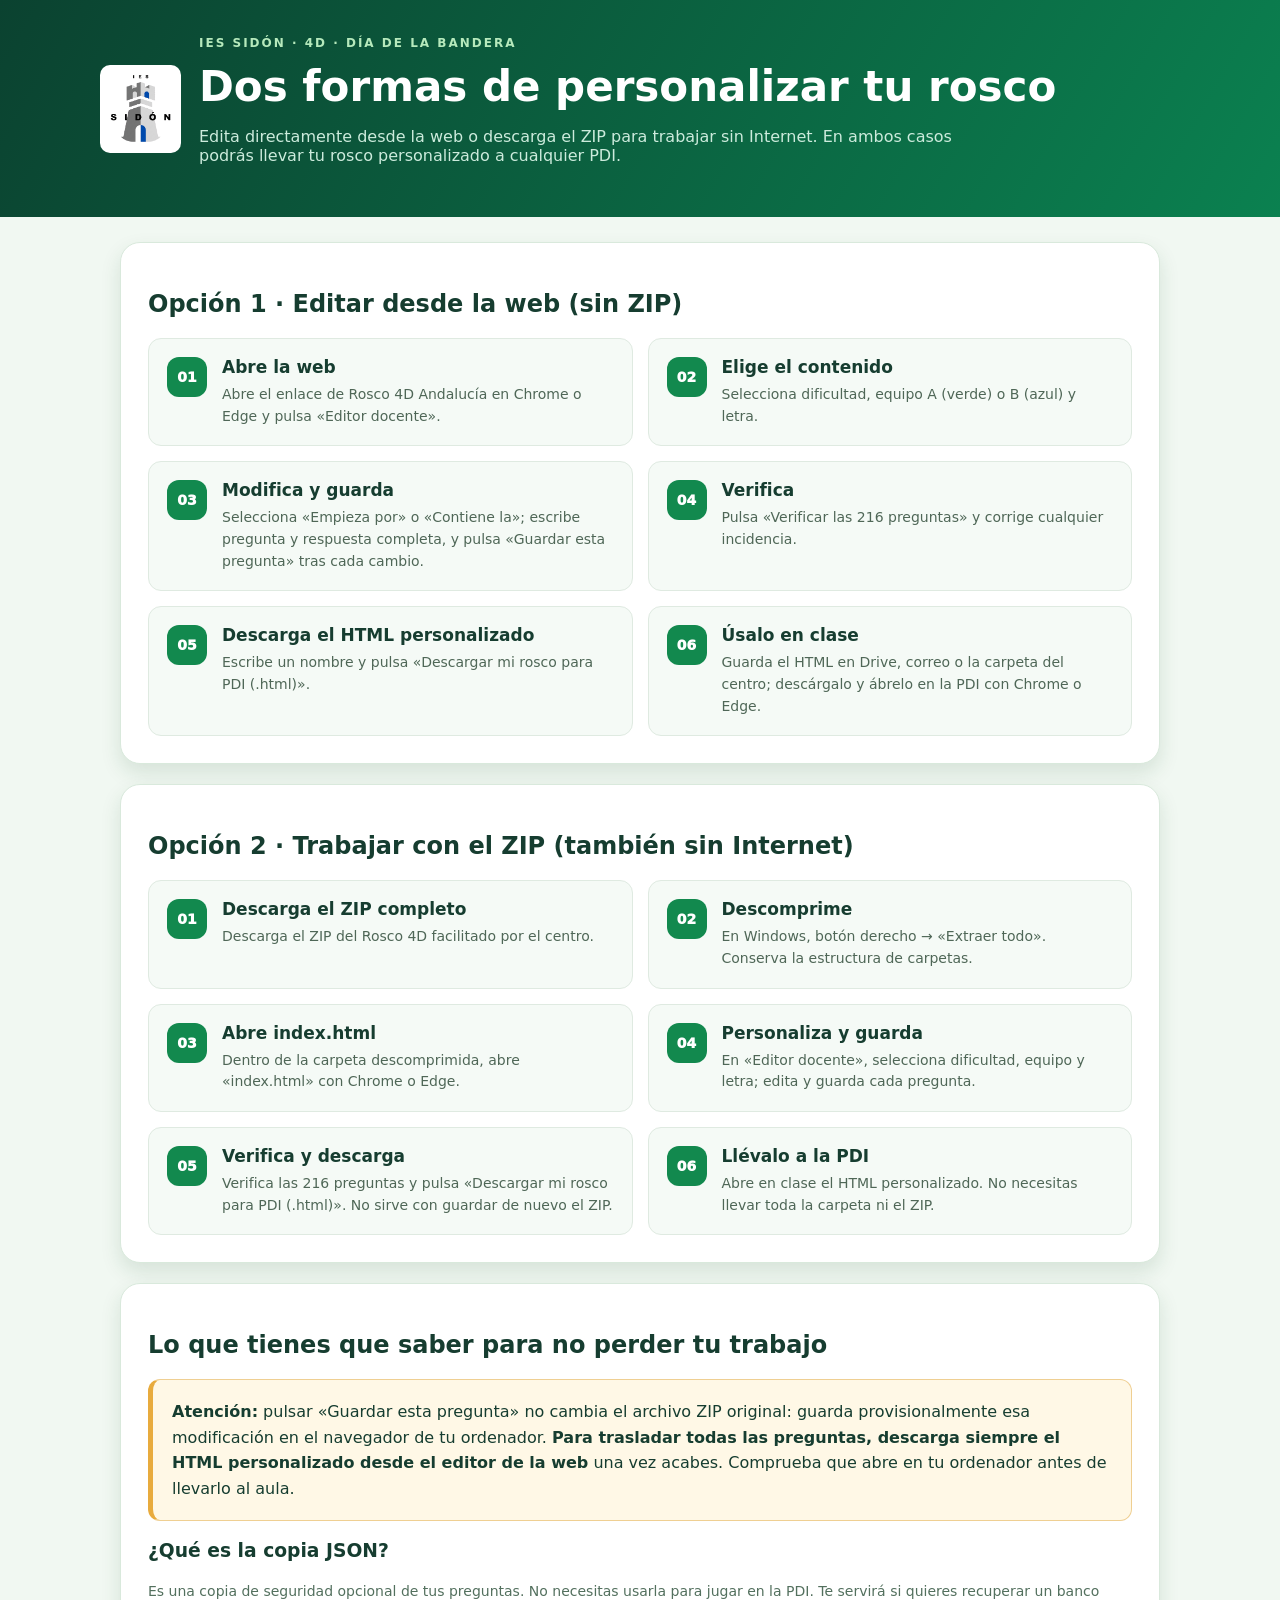
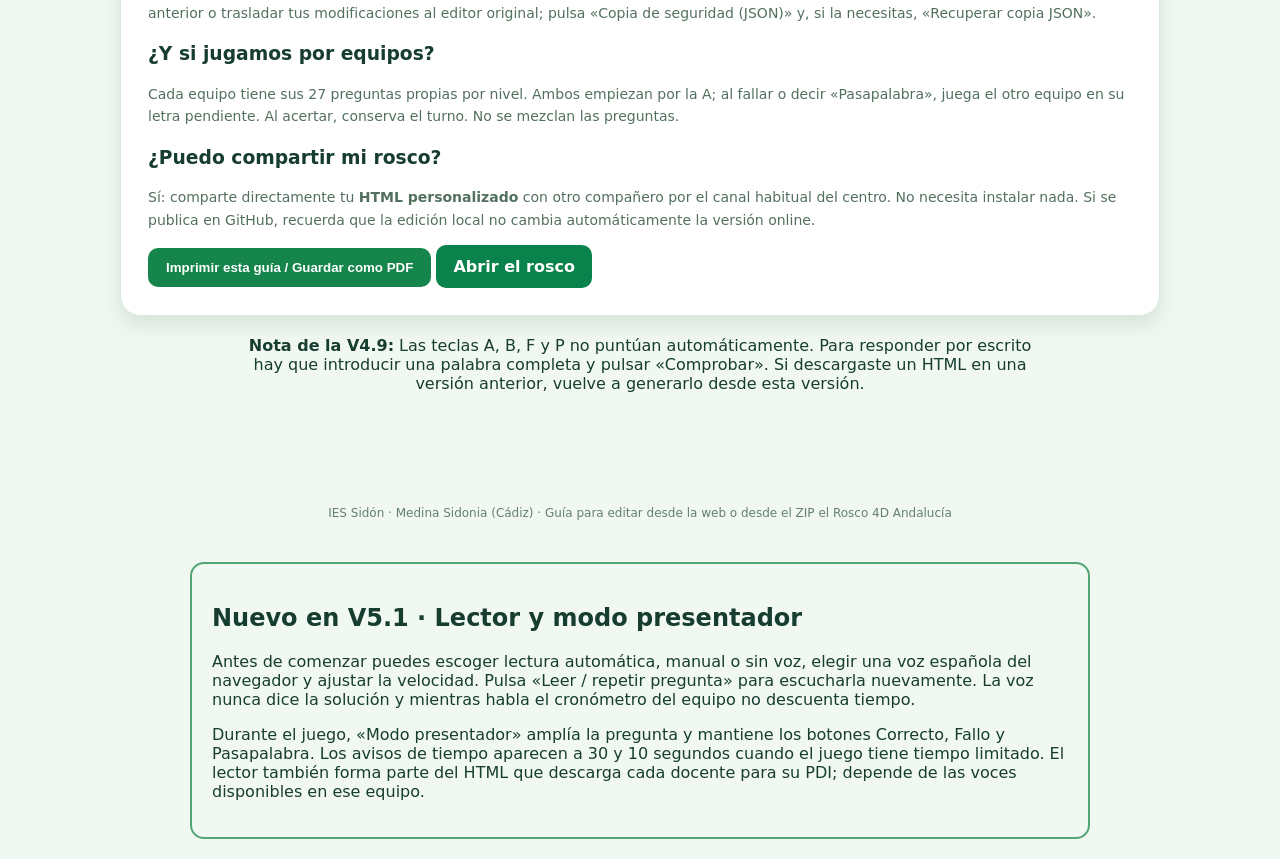
==== commit b49418b9: "1" ====
--- a/GUIA_DOCENTE.html
+++ b/GUIA_DOCENTE.html
@@ -17,4 +17,4 @@
 <div class="step"><span class="number">06</span><div><h3>Llévalo a la PDI</h3><p>Abre en clase el HTML personalizado. No necesitas llevar toda la carpeta ni el ZIP.</p></div></div>
 </div></section>
 <section class="panel"><h2>Lo que tienes que saber para no perder tu trabajo</h2><div class="warn"><strong>Atención:</strong> pulsar «Guardar esta pregunta» no cambia el archivo ZIP original: guarda provisionalmente esa modificación en el navegador de tu ordenador. <strong>Para trasladar todas las preguntas, descarga siempre el HTML personalizado desde el editor de la web</strong> una vez acabes. Comprueba que abre en tu ordenador antes de llevarlo al aula.</div><h3>¿Qué es la copia JSON?</h3><p class="mini">Es una copia de seguridad opcional de tus preguntas. No necesitas usarla para jugar en la PDI. Te servirá si quieres recuperar un banco anterior o trasladar tus modificaciones al editor original; pulsa «Copia de seguridad (JSON)» y, si la necesitas, «Recuperar copia JSON».</p><h3>¿Y si jugamos por equipos?</h3><p class="mini">Cada equipo tiene sus 27 preguntas propias por nivel. Ambos empiezan por la A; al fallar o decir «Pasapalabra», juega el otro equipo en su letra pendiente. Al acertar, conserva el turno. No se mezclan las preguntas.</p><h3>¿Puedo compartir mi rosco?</h3><p class="mini">Sí: comparte directamente tu <strong>HTML personalizado</strong> con otro compañero por el canal habitual del centro. No necesita instalar nada. Si se publica en GitHub, recuerda que la edición local no cambia automáticamente la versión online.</p><div class="no-print"><button onclick="window.print()">Imprimir esta guía / Guardar como PDF</button> <a class="action" href="index.html">Abrir el rosco</a></div></section><p class="small" style="margin:16px auto;max-width:800px;text-align:center"><strong>Nota de la V4.9:</strong> Las teclas A, B, F y P no puntúan automáticamente. Para responder por escrito hay que introducir una palabra completa y pulsar «Comprobar». Si descargaste un HTML en una versión anterior, vuelve a generarlo desde esta versión.</p>
-</main><footer>IES Sidón · Medina Sidonia (Cádiz) · Guía para editar desde la web o desde el ZIP el Rosco 4D Andalucía</footer></body></html>+</main><footer>IES Sidón · Medina Sidonia (Cádiz) · Guía para editar desde la web o desde el ZIP el Rosco 4D Andalucía</footer><section style="padding:20px;border:2px solid #52a676;border-radius:14px;margin:20px auto;max-width:900px"><h2>Nuevo en V5.1 · Lector y modo presentador</h2><p>Antes de comenzar puedes escoger lectura automática, manual o sin voz, elegir una voz española del navegador y ajustar la velocidad. Pulsa «Leer / repetir pregunta» para escucharla nuevamente. La voz nunca dice la solución y mientras habla el cronómetro del equipo no descuenta tiempo.</p><p>Durante el juego, «Modo presentador» amplía la pregunta y mantiene los botones Correcto, Fallo y Pasapalabra. Los avisos de tiempo aparecen a 30 y 10 segundos cuando el juego tiene tiempo limitado. El lector también forma parte del HTML que descarga cada docente para su PDI; depende de las voces disponibles en ese equipo.</p></section></body></html>
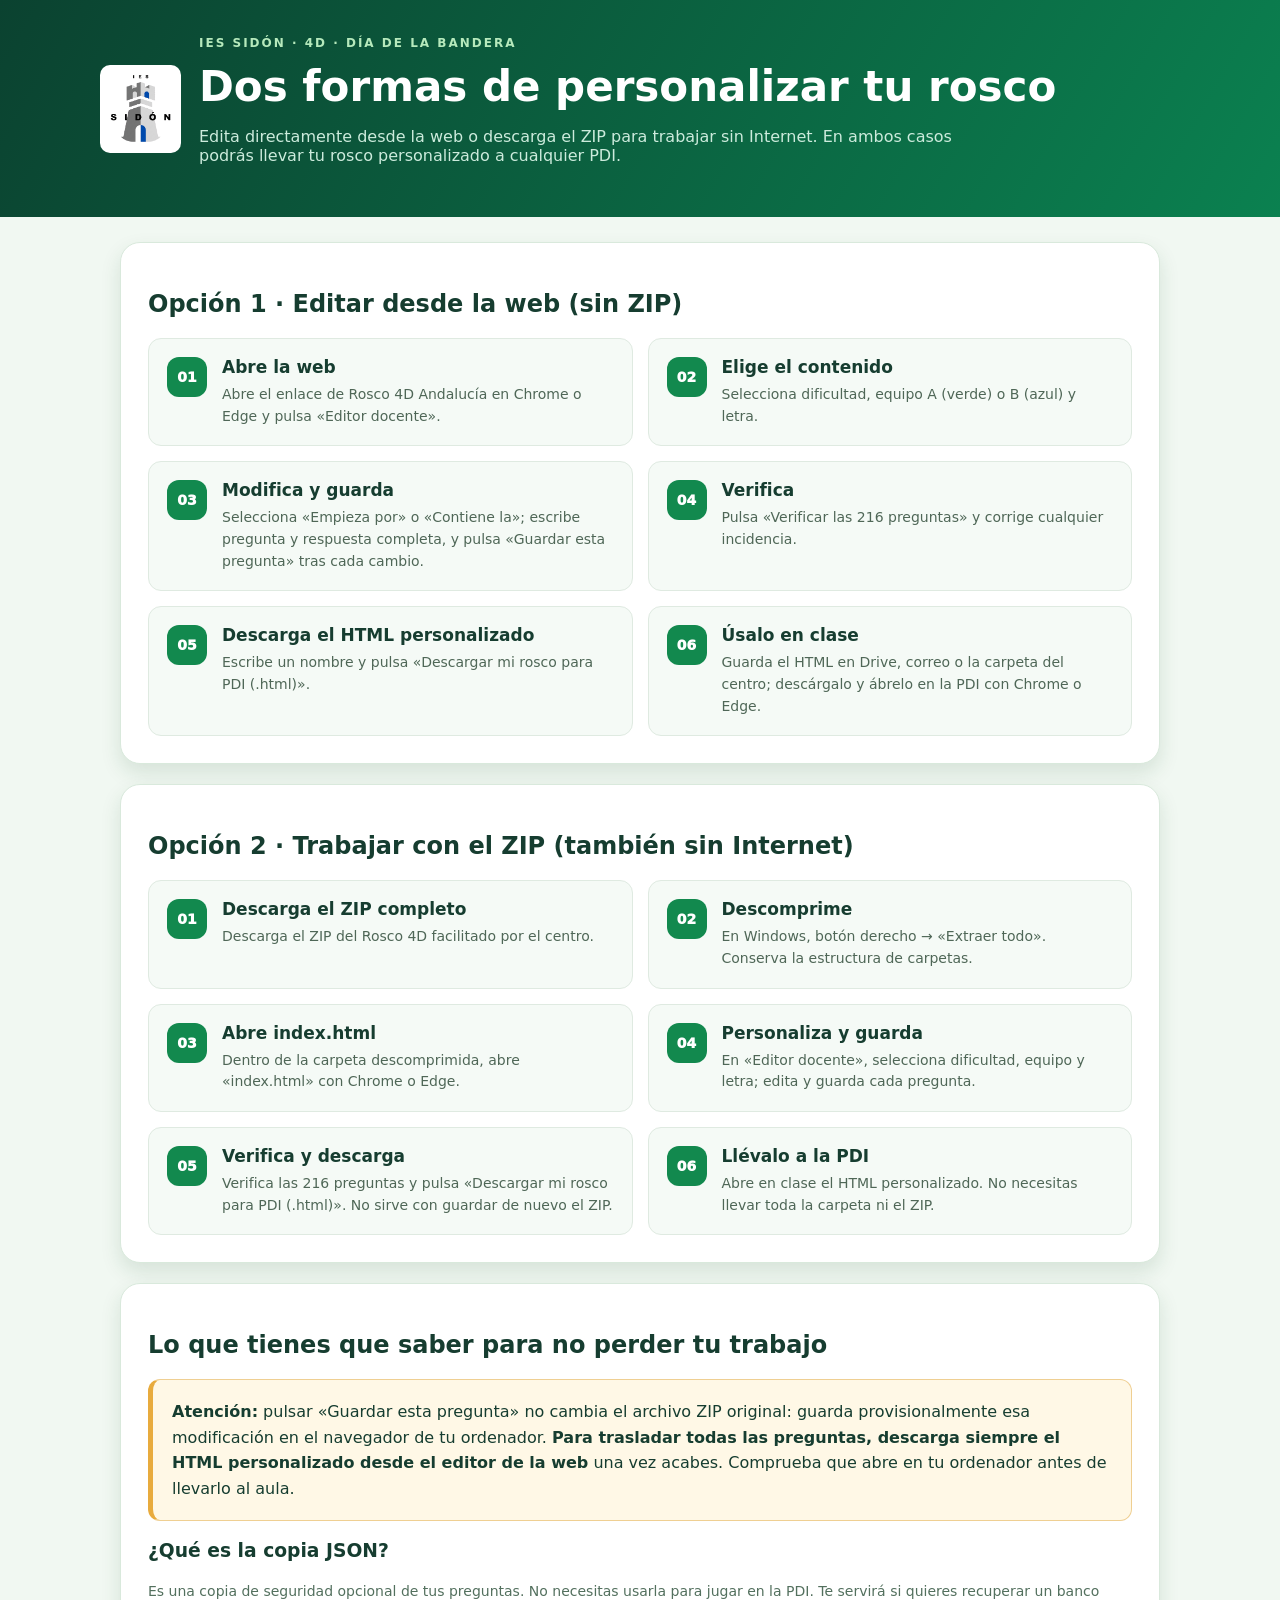
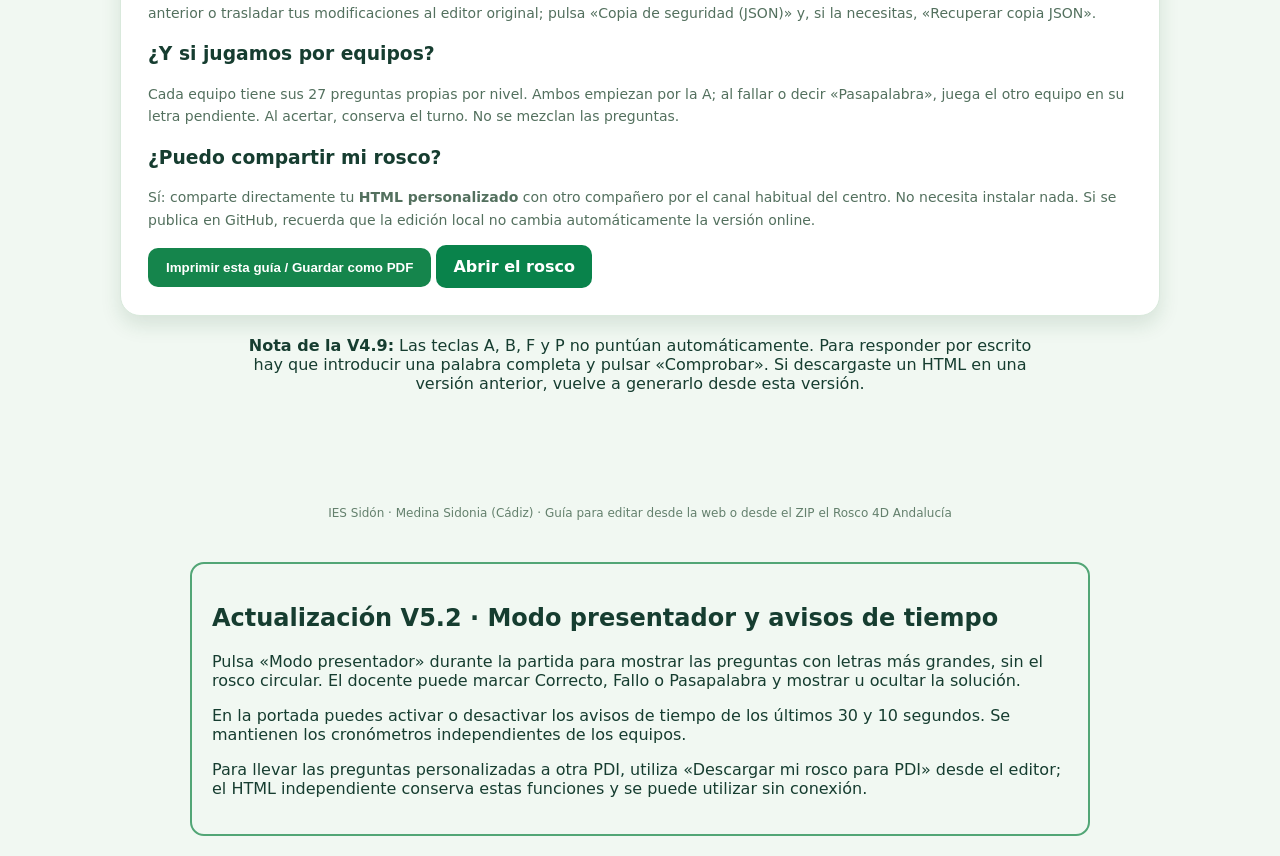
==== commit d93d00f5: "1" ====
--- a/GUIA_DOCENTE.html
+++ b/GUIA_DOCENTE.html
@@ -17,4 +17,4 @@
 <div class="step"><span class="number">06</span><div><h3>Llévalo a la PDI</h3><p>Abre en clase el HTML personalizado. No necesitas llevar toda la carpeta ni el ZIP.</p></div></div>
 </div></section>
 <section class="panel"><h2>Lo que tienes que saber para no perder tu trabajo</h2><div class="warn"><strong>Atención:</strong> pulsar «Guardar esta pregunta» no cambia el archivo ZIP original: guarda provisionalmente esa modificación en el navegador de tu ordenador. <strong>Para trasladar todas las preguntas, descarga siempre el HTML personalizado desde el editor de la web</strong> una vez acabes. Comprueba que abre en tu ordenador antes de llevarlo al aula.</div><h3>¿Qué es la copia JSON?</h3><p class="mini">Es una copia de seguridad opcional de tus preguntas. No necesitas usarla para jugar en la PDI. Te servirá si quieres recuperar un banco anterior o trasladar tus modificaciones al editor original; pulsa «Copia de seguridad (JSON)» y, si la necesitas, «Recuperar copia JSON».</p><h3>¿Y si jugamos por equipos?</h3><p class="mini">Cada equipo tiene sus 27 preguntas propias por nivel. Ambos empiezan por la A; al fallar o decir «Pasapalabra», juega el otro equipo en su letra pendiente. Al acertar, conserva el turno. No se mezclan las preguntas.</p><h3>¿Puedo compartir mi rosco?</h3><p class="mini">Sí: comparte directamente tu <strong>HTML personalizado</strong> con otro compañero por el canal habitual del centro. No necesita instalar nada. Si se publica en GitHub, recuerda que la edición local no cambia automáticamente la versión online.</p><div class="no-print"><button onclick="window.print()">Imprimir esta guía / Guardar como PDF</button> <a class="action" href="index.html">Abrir el rosco</a></div></section><p class="small" style="margin:16px auto;max-width:800px;text-align:center"><strong>Nota de la V4.9:</strong> Las teclas A, B, F y P no puntúan automáticamente. Para responder por escrito hay que introducir una palabra completa y pulsar «Comprobar». Si descargaste un HTML en una versión anterior, vuelve a generarlo desde esta versión.</p>
-</main><footer>IES Sidón · Medina Sidonia (Cádiz) · Guía para editar desde la web o desde el ZIP el Rosco 4D Andalucía</footer><section style="padding:20px;border:2px solid #52a676;border-radius:14px;margin:20px auto;max-width:900px"><h2>Nuevo en V5.1 · Lector y modo presentador</h2><p>Antes de comenzar puedes escoger lectura automática, manual o sin voz, elegir una voz española del navegador y ajustar la velocidad. Pulsa «Leer / repetir pregunta» para escucharla nuevamente. La voz nunca dice la solución y mientras habla el cronómetro del equipo no descuenta tiempo.</p><p>Durante el juego, «Modo presentador» amplía la pregunta y mantiene los botones Correcto, Fallo y Pasapalabra. Los avisos de tiempo aparecen a 30 y 10 segundos cuando el juego tiene tiempo limitado. El lector también forma parte del HTML que descarga cada docente para su PDI; depende de las voces disponibles en ese equipo.</p></section></body></html>+</main><footer>IES Sidón · Medina Sidonia (Cádiz) · Guía para editar desde la web o desde el ZIP el Rosco 4D Andalucía</footer><section style="padding:20px;border:2px solid #52a676;border-radius:14px;margin:20px auto;max-width:900px"><h2>Actualización V5.2 · Modo presentador y avisos de tiempo</h2><p>Pulsa «Modo presentador» durante la partida para mostrar las preguntas con letras más grandes, sin el rosco circular. El docente puede marcar Correcto, Fallo o Pasapalabra y mostrar u ocultar la solución.</p><p>En la portada puedes activar o desactivar los avisos de tiempo de los últimos 30 y 10 segundos. Se mantienen los cronómetros independientes de los equipos.</p><p>Para llevar las preguntas personalizadas a otra PDI, utiliza «Descargar mi rosco para PDI» desde el editor; el HTML independiente conserva estas funciones y se puede utilizar sin conexión.</p></section></body></html>
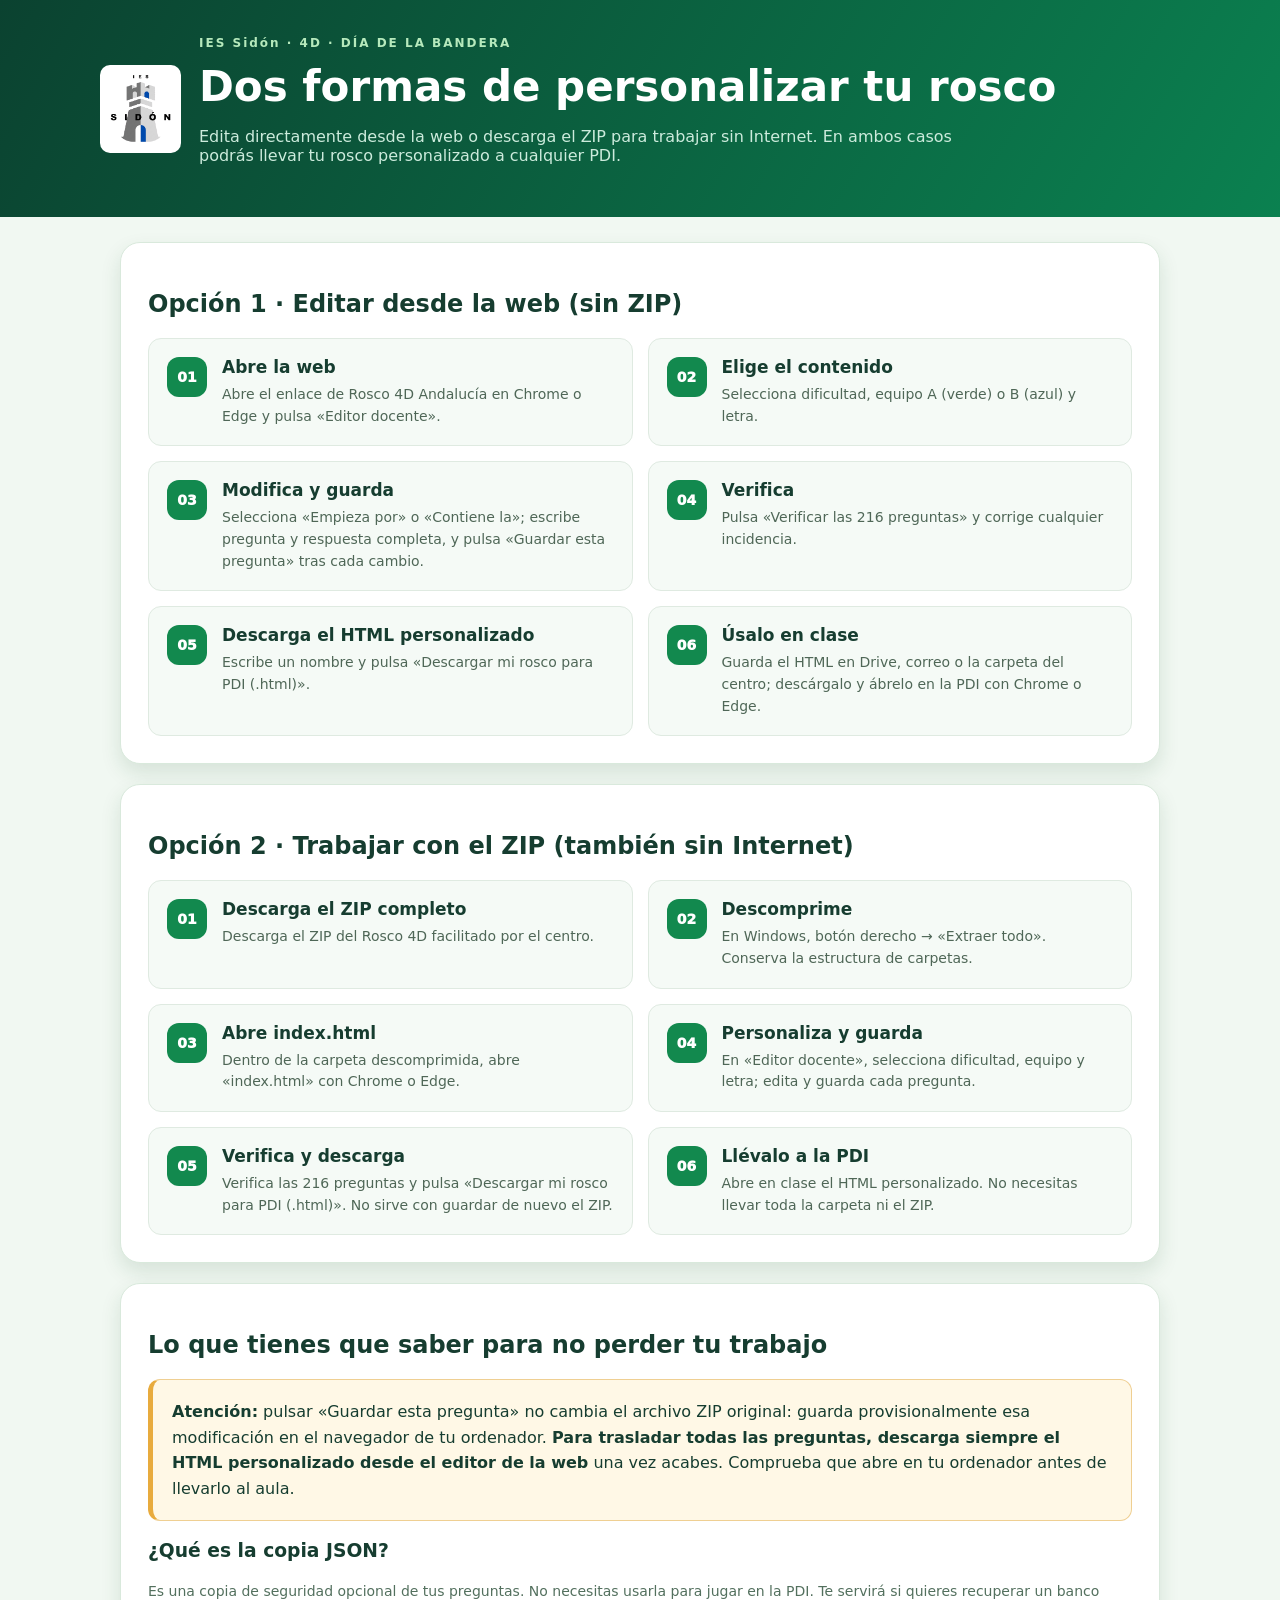
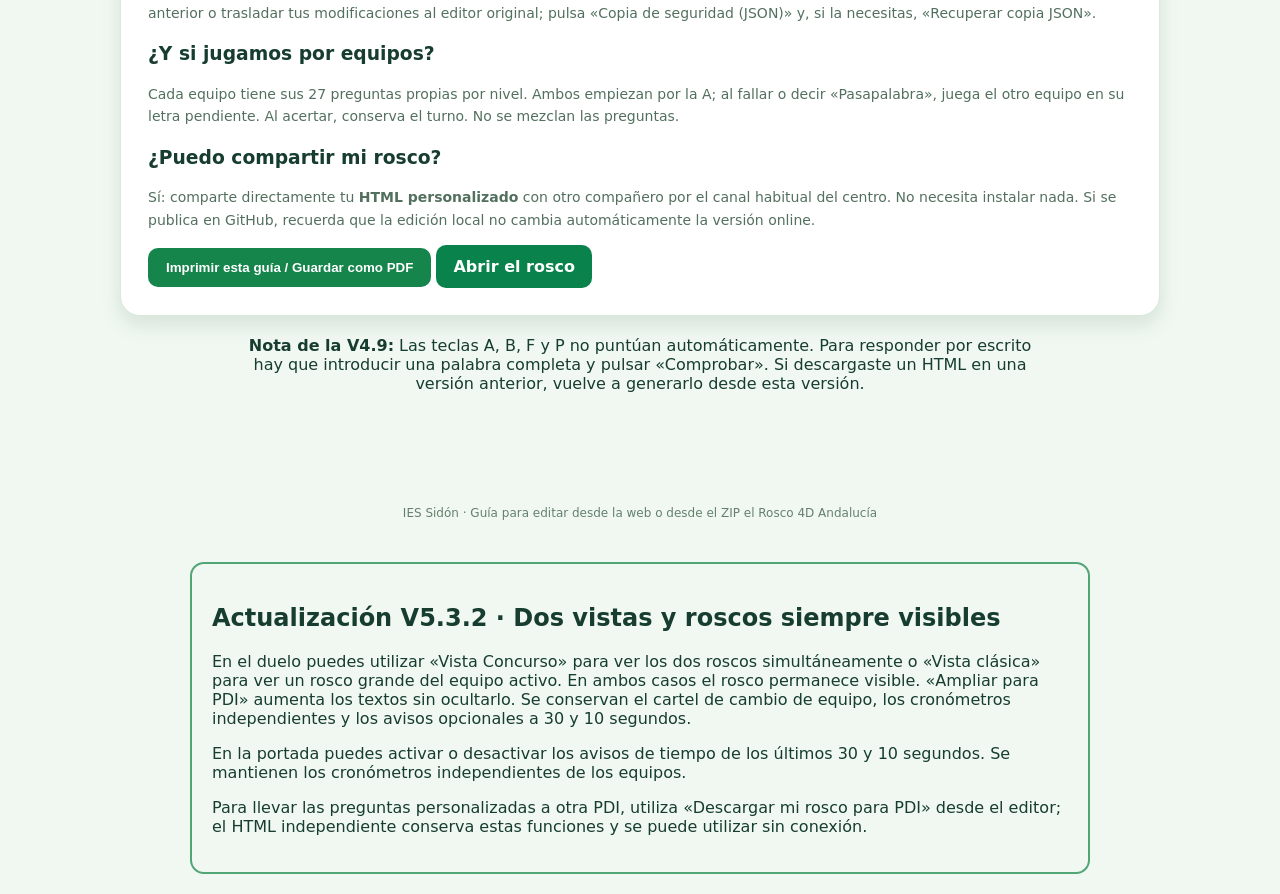
==== commit c7016cd4: "1" ====
--- a/GUIA_DOCENTE.html
+++ b/GUIA_DOCENTE.html
@@ -1,6 +1,6 @@
 <!doctype html><html lang="es"><head><meta charset="utf-8"><meta name="viewport" content="width=device-width,initial-scale=1"><title>Guía docente · Rosco 4D · IES Sidón</title><style>
 :root{font-family:system-ui,-apple-system,"Segoe UI",Arial,sans-serif;color:#163d30}*{box-sizing:border-box}body{margin:0;background:#f1f8f2}header{background:linear-gradient(120deg,#0b4230,#0b8150);color:white;padding:36px clamp(20px,5vw,70px)}.wrap{max-width:1080px;margin:auto}header .line{display:flex;align-items:center;gap:18px}header img{width:81px;height:88px;object-fit:contain;background:#fff;border-radius:10px;padding:7px}h1{font-size:clamp(27px,4vw,42px);margin:12px 0 3px}header p{color:#ccebdc;max-width:800px;font-size:16px}.tag{font-weight:800;letter-spacing:2px;font-size:12px;color:#b6e9bc}main{max-width:1080px;margin:25px auto;padding:0 20px 50px}.panel{background:white;border:1px solid #d9e9dc;border-radius:20px;padding:27px;margin-bottom:20px;box-shadow:0 9px 20px #164e2420}.steps{display:grid;grid-template-columns:1fr 1fr;gap:15px}.step{background:#f5faf6;border:1px solid #dfeae1;border-radius:13px;padding:18px;display:flex;gap:15px;align-items:flex-start}.number{font-size:14px;font-weight:950;display:grid;place-items:center;min-width:40px;height:40px;background:#12894e;color:white;border-radius:12px}.step h3{margin:0 0 7px;font-size:17px}.step p{margin:0;color:#4f6757;line-height:1.55;font-size:14px}.warn{padding:19px;background:#fff8e6;border:1px solid #efcf92;border-left:5px solid #e8ab3d;border-radius:12px;line-height:1.6}.tip{background:#eaf6ee;border-radius:10px;padding:14px 17px;color:#315b41;margin:19px 0 0}.action{display:inline-block;padding:12px 17px;background:#09834b;color:white;text-decoration:none;font-weight:800;border-radius:10px}.mini{color:#53705e;line-height:1.6;font-size:14px}kbd,code{background:#ecf2ee;border:1px solid #d4e4d8;padding:2px 5px;border-radius:4px}table{width:100%;border-collapse:collapse}th,td{text-align:left;border-bottom:1px solid #dce8df;padding:10px 12px}th{background:#e8f5eb}footer{font-size:12px;color:#64806d;padding:22px;text-align:center}button{border:0;border-radius:10px;background:#15854c;color:white;padding:12px 18px;cursor:pointer;font-weight:750}@media(max-width:720px){.steps{grid-template-columns:1fr}header .line{align-items:flex-start}.panel{padding:19px}}@media print{@page{size:A4;margin:12mm}body{background:#fff}header{padding:13px;background:#e7f3e9;color:#123d27;print-color-adjust:exact;-webkit-print-color-adjust:exact}header p{color:#345a43}h1{font-size:26px}header img{width:55px;height:60px}.panel{box-shadow:none;margin:13px 0;padding:10px;border:0}.steps{gap:8px}.step{break-inside:avoid;padding:8px}.step h3{font-size:13px}.step p{font-size:11px}.step .number{min-width:28px;height:28px}.warn{padding:10px}.no-print{display:none}}
-</style></head><body><header><div class="wrap"><div class="line"><img src="assets/logo-ies-sidon.png" alt="IES Sidón"><div><div class="tag">IES SIDÓN · 4D · DÍA DE LA BANDERA</div><h1>Dos formas de personalizar tu rosco</h1><p>Edita directamente desde la web o descarga el ZIP para trabajar sin Internet. En ambos casos podrás llevar tu rosco personalizado a cualquier PDI.</p></div></div></div></header><main><section class="panel" id="web"><h2>Opción 1 · Editar desde la web (sin ZIP)</h2><div class="steps">
+</style></head><body><header><div class="wrap"><div class="line"><img src="[data-uri]" alt="Logo del IES Sidón"><div><div class="tag">IES Sidón · 4D · DÍA DE LA BANDERA</div><h1>Dos formas de personalizar tu rosco</h1><p>Edita directamente desde la web o descarga el ZIP para trabajar sin Internet. En ambos casos podrás llevar tu rosco personalizado a cualquier PDI.</p></div></div></div></header><main><section class="panel" id="web"><h2>Opción 1 · Editar desde la web (sin ZIP)</h2><div class="steps">
 <div class="step"><span class="number">01</span><div><h3>Abre la web</h3><p>Abre el enlace de Rosco 4D Andalucía en Chrome o Edge y pulsa «Editor docente».</p></div></div>
 <div class="step"><span class="number">02</span><div><h3>Elige el contenido</h3><p>Selecciona dificultad, equipo A (verde) o B (azul) y letra.</p></div></div>
 <div class="step"><span class="number">03</span><div><h3>Modifica y guarda</h3><p>Selecciona «Empieza por» o «Contiene la»; escribe pregunta y respuesta completa, y pulsa «Guardar esta pregunta» tras cada cambio.</p></div></div>
@@ -17,4 +17,4 @@
 <div class="step"><span class="number">06</span><div><h3>Llévalo a la PDI</h3><p>Abre en clase el HTML personalizado. No necesitas llevar toda la carpeta ni el ZIP.</p></div></div>
 </div></section>
 <section class="panel"><h2>Lo que tienes que saber para no perder tu trabajo</h2><div class="warn"><strong>Atención:</strong> pulsar «Guardar esta pregunta» no cambia el archivo ZIP original: guarda provisionalmente esa modificación en el navegador de tu ordenador. <strong>Para trasladar todas las preguntas, descarga siempre el HTML personalizado desde el editor de la web</strong> una vez acabes. Comprueba que abre en tu ordenador antes de llevarlo al aula.</div><h3>¿Qué es la copia JSON?</h3><p class="mini">Es una copia de seguridad opcional de tus preguntas. No necesitas usarla para jugar en la PDI. Te servirá si quieres recuperar un banco anterior o trasladar tus modificaciones al editor original; pulsa «Copia de seguridad (JSON)» y, si la necesitas, «Recuperar copia JSON».</p><h3>¿Y si jugamos por equipos?</h3><p class="mini">Cada equipo tiene sus 27 preguntas propias por nivel. Ambos empiezan por la A; al fallar o decir «Pasapalabra», juega el otro equipo en su letra pendiente. Al acertar, conserva el turno. No se mezclan las preguntas.</p><h3>¿Puedo compartir mi rosco?</h3><p class="mini">Sí: comparte directamente tu <strong>HTML personalizado</strong> con otro compañero por el canal habitual del centro. No necesita instalar nada. Si se publica en GitHub, recuerda que la edición local no cambia automáticamente la versión online.</p><div class="no-print"><button onclick="window.print()">Imprimir esta guía / Guardar como PDF</button> <a class="action" href="index.html">Abrir el rosco</a></div></section><p class="small" style="margin:16px auto;max-width:800px;text-align:center"><strong>Nota de la V4.9:</strong> Las teclas A, B, F y P no puntúan automáticamente. Para responder por escrito hay que introducir una palabra completa y pulsar «Comprobar». Si descargaste un HTML en una versión anterior, vuelve a generarlo desde esta versión.</p>
-</main><footer>IES Sidón · Medina Sidonia (Cádiz) · Guía para editar desde la web o desde el ZIP el Rosco 4D Andalucía</footer><section style="padding:20px;border:2px solid #52a676;border-radius:14px;margin:20px auto;max-width:900px"><h2>Actualización V5.2 · Modo presentador y avisos de tiempo</h2><p>Pulsa «Modo presentador» durante la partida para mostrar las preguntas con letras más grandes, sin el rosco circular. El docente puede marcar Correcto, Fallo o Pasapalabra y mostrar u ocultar la solución.</p><p>En la portada puedes activar o desactivar los avisos de tiempo de los últimos 30 y 10 segundos. Se mantienen los cronómetros independientes de los equipos.</p><p>Para llevar las preguntas personalizadas a otra PDI, utiliza «Descargar mi rosco para PDI» desde el editor; el HTML independiente conserva estas funciones y se puede utilizar sin conexión.</p></section></body></html>+</main><footer>IES Sidón · Guía para editar desde la web o desde el ZIP el Rosco 4D Andalucía</footer><section style="padding:20px;border:2px solid #52a676;border-radius:14px;margin:20px auto;max-width:900px"><h2>Actualización V5.3.2 · Dos vistas y roscos siempre visibles</h2><p>En el duelo puedes utilizar «Vista Concurso» para ver los dos roscos simultáneamente o «Vista clásica» para ver un rosco grande del equipo activo. En ambos casos el rosco permanece visible. «Ampliar para PDI» aumenta los textos sin ocultarlo. Se conservan el cartel de cambio de equipo, los cronómetros independientes y los avisos opcionales a 30 y 10 segundos.</p><p>En la portada puedes activar o desactivar los avisos de tiempo de los últimos 30 y 10 segundos. Se mantienen los cronómetros independientes de los equipos.</p><p>Para llevar las preguntas personalizadas a otra PDI, utiliza «Descargar mi rosco para PDI» desde el editor; el HTML independiente conserva estas funciones y se puede utilizar sin conexión.</p></section></body></html>
